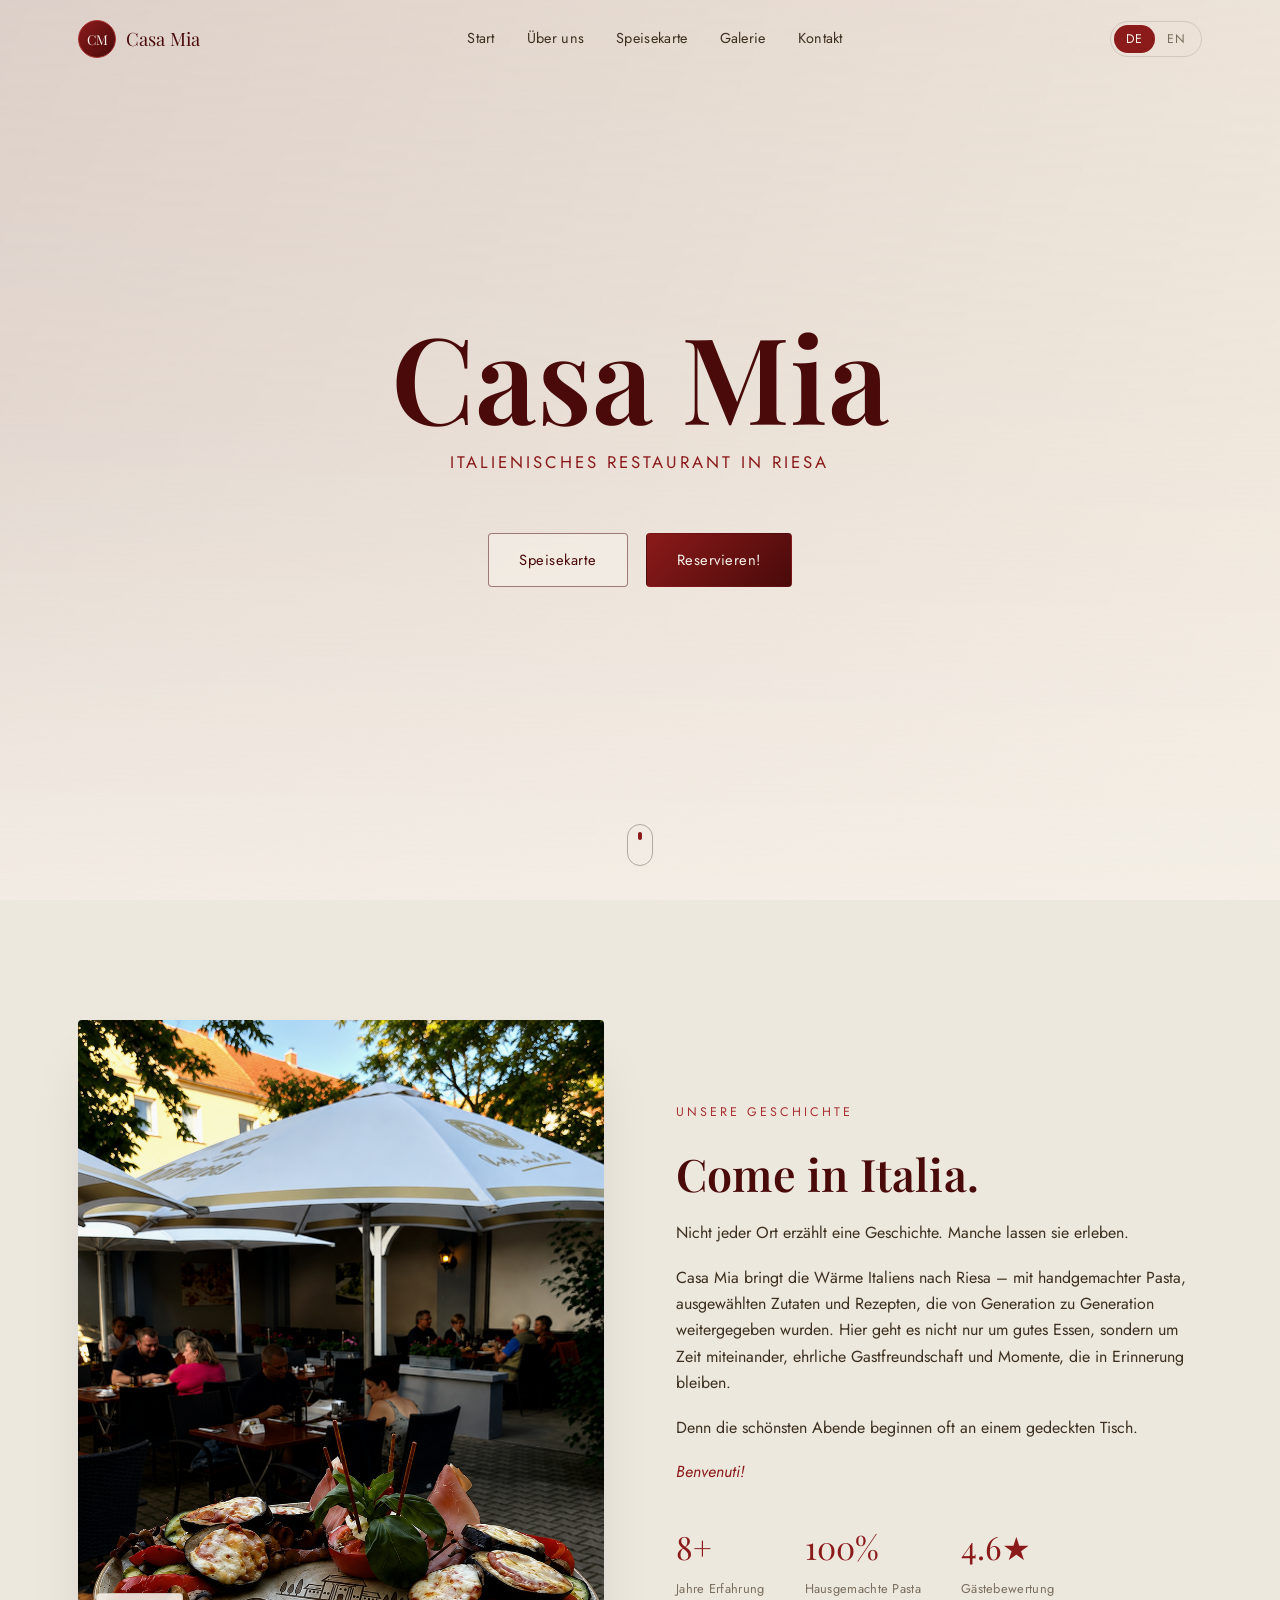
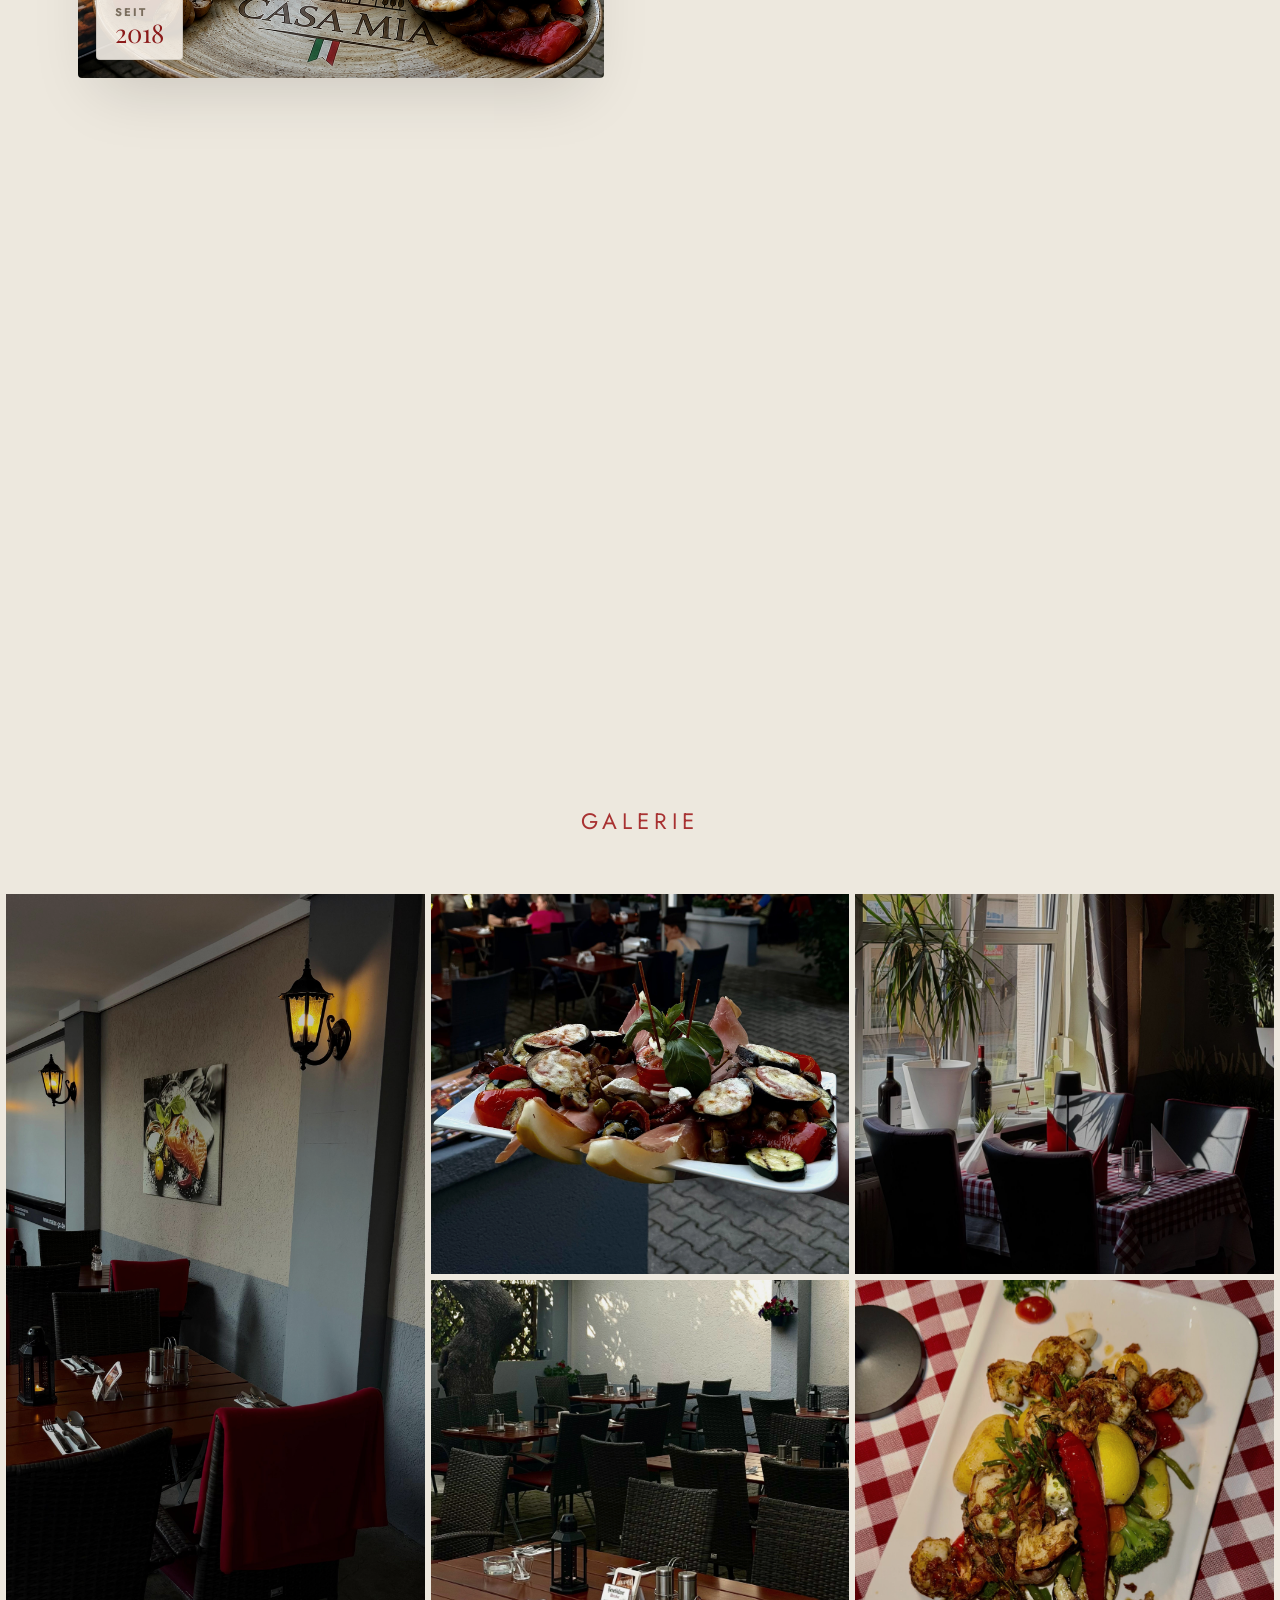
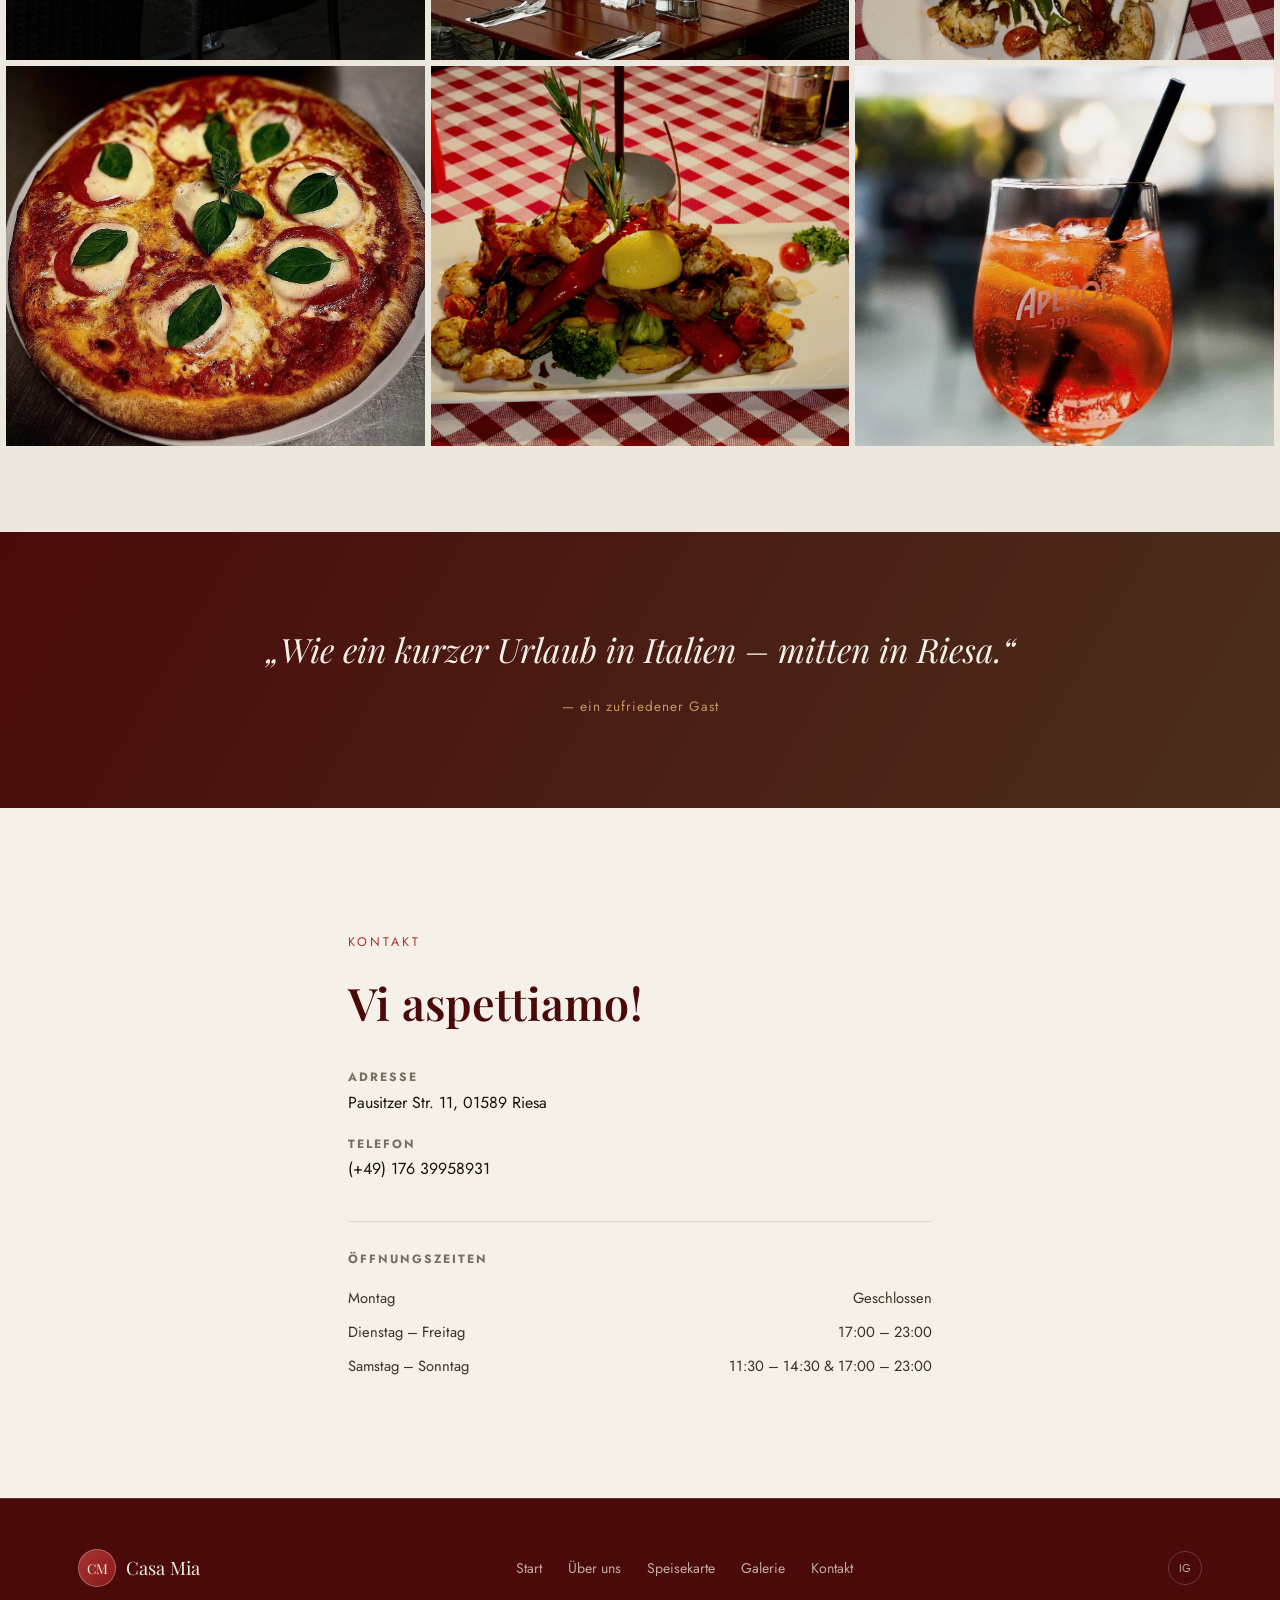
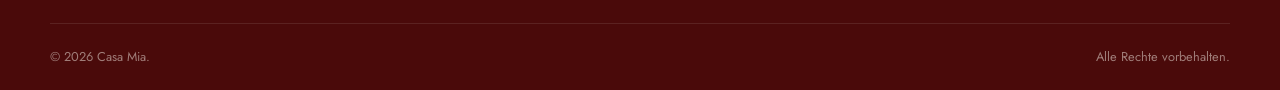
==== index.html @ 2b7790ec "photo" ====
<!DOCTYPE html>
<html lang="de">
<head>
    <meta charset="UTF-8" />
    <meta name="viewport" content="width=device-width, initial-scale=1.0" />
    <title data-de="Casa Mia Riesa – Italienisches Restaurant" data-en="Casa Mia Riesa – Italian Restaurant">Casa Mia Riesa – Italienisches Restaurant</title>
    <meta name="description" data-de="Casa Mia Riesa – authentische italienische Küche im Herzen von Riesa." data-en="Casa Mia Riesa – authentic Italian cuisine in the heart of Riesa." content="Casa Mia Riesa – authentische italienische Küche im Herzen von Riesa." />
    <link rel="icon" href="favicon.ico" type="image/x-icon">
    <link rel="preconnect" href="https://fonts.googleapis.com">
    <link rel="preconnect" href="https://fonts.gstatic.com" crossorigin>
    <link href="https://fonts.googleapis.com/css2?family=Playfair+Display:ital,wght@0,500;0,600;0,700;1,500&family=Jost:wght@300;400;500;600&display=swap" rel="stylesheet">
    <link rel="stylesheet" href="styles.css">
    <style>
        .photo-grid {
            display: grid;
            grid-template-columns: repeat(3, 1fr);
            grid-template-rows: auto;
            gap: 6px;
            padding: 0 6px 6px;
        }

            .photo-grid img {
                width: 100%;
                height: 380px;
                object-fit: cover;
                object-position: center center;
                display: block;
                transition: transform .5s ease, filter .4s;
                filter: saturate(.9) brightness(.95);
            }

                .photo-grid img:hover {
                    transform: scale(1.03);
                    filter: saturate(1) brightness(1);
                }

            .photo-grid .tall {
                grid-row: span 2;
            }

                .photo-grid .tall img {
                    height: 766px;
                }

        @media (max-width: 700px) {
            .photo-grid {
                grid-template-columns: repeat(2, 1fr);
            }

                .photo-grid .tall {
                    grid-row: span 1;
                }

                    .photo-grid .tall img {
                        height: 280px;
                    }

                .photo-grid img {
                    height: 280px;
                }
        }
    </style>
</head>
<body>

    <!-- ===== SPLASH SCREEN ===== -->
    <div id="splash" style="position:fixed;inset:0;z-index:9999;background:#f5f0e8;display:flex;align-items:center;justify-content:center;flex-direction:column;gap:16px;transition:opacity 0.8s ease,visibility 0.8s ease;">
        <span style="font-family:'Playfair Display',Georgia,serif;font-size:clamp(3rem,10vw,6rem);font-style:italic;color:#4a0a0a;letter-spacing:2px;">Benvenuti!</span>
        <span style="font-family:'Jost',sans-serif;font-size:.85rem;letter-spacing:4px;text-transform:uppercase;color:#8b1a1a;">Casa Mia</span>
    </div>
    <style>
        #splash.hidden {
            opacity: 0;
            visibility: hidden;
        }
    </style>
    <script>window.addEventListener('DOMContentLoaded', function () { setTimeout(function () { document.getElementById('splash').classList.add('hidden'); }, 2000); });</script>

    <div class="grain"></div>
    <div class="progress-bar" id="progressBar"></div>

    <!-- ===== HEADER ===== -->
    <header class="site-header" id="siteHeader">
        <div class="header-inner">
            <a href="#home" class="brand">
                <span class="brand-mark">CM</span>
                <span class="brand-name">Casa Mia</span>
            </a>
            <nav class="main-nav" id="mainNav">
                <a href="#home" data-de="Start" data-en="Home">Start</a>
                <a href="#about" data-de="Über uns" data-en="About">Über uns</a>
                <a href="#menu" data-de="Speisekarte" data-en="Menu">Speisekarte</a>
                <a href="#gallery" data-de="Galerie" data-en="Gallery">Galerie</a>
                <a href="#contact" data-de="Kontakt" data-en="Contact">Kontakt</a>
            </nav>
            <div class="header-actions">
                <div class="lang-switch" id="langSwitch" role="group" aria-label="Language switch">
                    <button type="button" class="lang-btn active" data-lang="de">DE</button>
                    <button type="button" class="lang-btn" data-lang="en">EN</button>
                </div>
                <button class="burger" id="burger" aria-label="Menu" aria-expanded="false">
                    <span></span><span></span><span></span>
                </button>
            </div>
        </div>
    </header>

    <!-- ===== HERO ===== -->
    <section class="hero" id="home">
        <div class="hero-bg" id="heroBg" style="background-image:url('https://images.unsplash.com/photo-1414235077428-338989a2e8c0?auto=format&fit=crop&w=1920&q=75');"></div>
        <div class="hero-overlay"></div>
        <div class="hero-content reveal" data-reveal="zoom">
            <h1 class="hero-title" style="font-size:clamp(4rem,11vw,7.5rem);">
                <span data-de="Casa Mia" data-en="Casa Mia">Casa Mia</span>
            </h1>
            <span class="kicker" style="margin-top:12px;" data-de="Italienisches Restaurant in Riesa" data-en="Italian Restaurant in Riesa">Italienisches Restaurant in Riesa</span>
            <div class="hero-cta">
                <a href="menu.html" class="btn btn-outline" data-de="Speisekarte" data-en="Menu">Speisekarte</a>
                <a href="tel:+4917639958931" class="btn btn-primary" data-de="Reservieren!" data-en="Reserve a Table!">Reservieren!</a>
            </div>
        </div>
        <a href="#about" class="scroll-cue" aria-hidden="true"><span></span></a>
    </section>

    <!-- ===== ABOUT ===== -->
    <section class="about" id="about">
        <div class="container about-grid">
            <div class="about-media reveal" data-reveal="zoom">
                <img src="photo.png" alt="Chef preparing fresh pasta" loading="lazy">
                <div class="about-media-tag">
                    <strong data-de="Seit" data-en="Since">Seit</strong>
                    <span>2018</span>
                </div>
            </div>
            <div class="about-text">
                <span class="eyebrow reveal" data-reveal="up" data-de="Unsere Geschichte" data-en="Our story">Unsere Geschichte</span>
                <h2 class="reveal" data-reveal="up">Come in Italia.</h2>
                <p class="reveal" data-reveal="up">Nicht jeder Ort erzählt eine Geschichte. Manche lassen sie erleben.</p>
                <p class="reveal" data-reveal="up">Casa Mia bringt die Wärme Italiens nach Riesa – mit handgemachter Pasta, ausgewählten Zutaten und Rezepten, die von Generation zu Generation weitergegeben wurden. Hier geht es nicht nur um gutes Essen, sondern um Zeit miteinander, ehrliche Gastfreundschaft und Momente, die in Erinnerung bleiben.</p>
                <p class="reveal" data-reveal="up">Denn die schönsten Abende beginnen oft an einem gedeckten Tisch.</p>
                <p class="reveal" data-reveal="up"><em>Benvenuti!</em></p>
                <div class="about-stats reveal" data-reveal="up">
                    <div class="stat"><span class="stat-num">8+</span><span class="stat-label" data-de="Jahre Erfahrung" data-en="Years of experience">Jahre Erfahrung</span></div>
                    <div class="stat"><span class="stat-num">100%</span><span class="stat-label" data-de="Hausgemachte Pasta" data-en="Homemade pasta">Hausgemachte Pasta</span></div>
                    <div class="stat"><span class="stat-num">4.6★</span><span class="stat-label" data-de="Gästebewertung" data-en="Guest rating">Gästebewertung</span></div>
                </div>
            </div>
        </div>
    </section>

    <!-- ===== MENU CTA ===== -->
    <section class="menu" id="menu" style="background:var(--bg-soft);">
        <div class="container" style="text-align:center;">
            <div class="section-head reveal" data-reveal="up">
                <span class="eyebrow" data-de="Speisekarte" data-en="Menu">Speisekarte</span>
                <h2 data-de="Was uns am Herzen liegt" data-en="What we love to serve">Was uns am Herzen liegt</h2>
                <p data-de="Entdecken Sie unsere vollständige Speisekarte – von Antipasti bis Dolce, von Pizza bis Fleischgerichte." data-en="Discover our full menu – from Antipasti to Dolce, from Pizza to Meat dishes.">Entdecken Sie unsere vollständige Speisekarte – von Antipasti bis Dolce, von Pizza bis Fleischgerichte.</p>
            </div>
            <a href="menu.html" class="btn btn-primary reveal" data-reveal="up" data-de="Zur vollständigen Speisekarte" data-en="View Full Menu">Zur vollständigen Speisekarte</a>
        </div>
    </section>

    <!-- ===== GALLERY GRID ===== -->
    <section id="gallery" style="padding:80px 0 0;background:var(--bg-soft);">
        <div class="container" style="text-align:center;margin-bottom:40px;">
            <span class="eyebrow" style="font-size:1.4rem;letter-spacing:5px;" data-de="Galerie" data-en="Gallery">Galerie</span>
        </div>
        <div class="photo-grid">
            <div class="tall"><img src="photo1.jpeg" alt="Casa Mia" loading="lazy"></div>
            <div><img src="photo2.jpeg" alt="Casa Mia" loading="lazy"></div>
            <div><img src="photo3.jpeg" alt="Casa Mia" loading="lazy"></div>
            <div><img src="photo4.jpeg" alt="Casa Mia" loading="lazy"></div>
            <div><img src="photo5.jpeg" alt="Casa Mia" loading="lazy" style="object-position:center 40%;"></div>
            <div><img src="photo6.jpeg" alt="Casa Mia" loading="lazy"></div>
            <div><img src="photo7.jpeg" alt="Casa Mia" loading="lazy"></div>
            <div><img src="photo8.jpeg" alt="Casa Mia" loading="lazy" style="object-position:center top;"></div>
        </div>
        <div style="padding-bottom:80px;"></div>
    </section>

    <!-- ===== TESTIMONIAL STRIP ===== -->
    <section class="quote-strip">
        <div class="container">
            <p class="quote-text" data-de="&bdquo;Wie ein kurzer Urlaub in Italien &ndash; mitten in Riesa.&ldquo;" data-en="&ldquo;Like a short holiday in Italy &ndash; right in the middle of Riesa.&rdquo;">&bdquo;Wie ein kurzer Urlaub in Italien &ndash; mitten in Riesa.&ldquo;</p>
            <span class="quote-author" data-de="&mdash; ein zufriedener Gast" data-en="&mdash; a happy guest">&mdash; ein zufriedener Gast</span>
        </div>
    </section>

    <!-- ===== CONTACT ===== -->
    <section class="contact" id="contact">
        <div class="container contact-grid">
            <div class="contact-info">
                <span class="eyebrow reveal" data-reveal="up" data-de="Kontakt" data-en="Contact">Kontakt</span>
                <h2 class="reveal" data-reveal="up">Vi aspettiamo!</h2>
                <ul class="info-list reveal" data-reveal="up">
                    <li>
                        <strong data-de="Adresse" data-en="Address">Adresse</strong>
                        <span>Pausitzer Str. 11, 01589 Riesa</span>
                    </li>
                    <li>
                        <strong data-de="Telefon" data-en="Phone">Telefon</strong>
                        <span><a href="tel:+4917639958931">(+49) 176 39958931</a></span>
                    </li>
                </ul>
                <div class="hours reveal" data-reveal="up">
                    <strong data-de="Öffnungszeiten" data-en="Opening hours">Öffnungszeiten</strong>
                    <div class="hours-row"><span data-de="Montag" data-en="Monday">Montag</span><span data-de="Geschlossen" data-en="Closed">Geschlossen</span></div>
                    <div class="hours-row"><span data-de="Dienstag – Freitag" data-en="Tuesday – Friday">Dienstag – Freitag</span><span>17:00 – 23:00</span></div>
                    <div class="hours-row"><span data-de="Samstag – Sonntag" data-en="Saturday – Sunday">Samstag – Sonntag</span><span>11:30 – 14:30 &amp; 17:00 – 23:00</span></div>
                </div>
            </div>
        </div>
    </section>

    <!-- ===== FOOTER ===== -->
    <footer class="site-footer">
        <div class="container footer-inner">
            <div class="footer-brand">
                <span class="brand-mark">CM</span>
                <span class="brand-name">Casa Mia</span>
            </div>
            <nav class="footer-nav">
                <a href="#home" data-de="Start" data-en="Home">Start</a>
                <a href="#about" data-de="Über uns" data-en="About">Über uns</a>
                <a href="#menu" data-de="Speisekarte" data-en="Menu">Speisekarte</a>
                <a href="#gallery" data-de="Galerie" data-en="Gallery">Galerie</a>
                <a href="#contact" data-de="Kontakt" data-en="Contact">Kontakt</a>
            </nav>
            <div class="footer-social">
                <a href="https://www.instagram.com/casamiariesa" target="_blank" rel="noopener" aria-label="Instagram">IG</a>
            </div>
        </div>
        <div class="container footer-bottom">
            <span>&copy; <span id="year"></span> Casa Mia.</span>
            <span data-de="Alle Rechte vorbehalten." data-en="All rights reserved.">Alle Rechte vorbehalten.</span>
        </div>
    </footer>

    <script src="script.js"></script>
</body>
</html>
---- styles.css ----
/* ===================================================
   Casa Mia Riesa — cream & dark red theme
=================================================== */

:root{
  --bg:            #f5f0e8;
  --bg-soft:       #ede8de;
  --bg-elevated:   #e8e2d6;
  --red-900:       #4a0a0a;
  --red-800:       #6b1010;
  --red-700:       #8b1a1a;
  --red-500:       #a83232;
  --red-400:       #c04a4a;
  --brown-700:     #4a2f1d;
  --brown-500:     #8a5a36;
  --brown-300:     #c79762;
  --cream:         #1a1209;
  --cream-dim:     #3d3020;
  --muted:         #7a6e5e;
  --border:        rgba(26,18,9,0.12);
  --shadow:        0 30px 60px -20px rgba(0,0,0,0.15);
  --radius:        4px;
  --ease:          cubic-bezier(.22,.61,.36,1);
  --font-display:  'Playfair Display', Georgia, serif;
  --font-body:     'Jost', 'Segoe UI', sans-serif;
}

*{ margin:0; padding:0; box-sizing:border-box; }

html{ scroll-behavior:smooth; }

body{
  background:var(--bg);
  color:var(--cream);
  font-family:var(--font-body);
  font-size:16px;
  line-height:1.65;
  overflow-x:hidden;
  -webkit-font-smoothing:antialiased;
}

img{ max-width:100%; display:block; }

a{ color:inherit; text-decoration:none; }

.container{
  width:100%;
  max-width:1180px;
  margin:0 auto;
  padding:0 28px;
}

.grain{
  position:fixed; inset:0; z-index:1; pointer-events:none;
  background-image:url("data:image/svg+xml,%3Csvg xmlns='http://www.w3.org/2000/svg' width='140' height='140'%3E%3Cfilter id='n'%3E%3CfeTurbulence type='fractalNoise' baseFrequency='0.9' numOctaves='2' stitchTiles='stitch'/%3E%3C/filter%3E%3Crect width='100%25' height='100%25' filter='url(%23n)' opacity='0.025'/%3E%3C/svg%3E");
  mix-blend-mode:multiply;
}

.progress-bar{
  position:fixed; top:0; left:0; height:3px; width:0%;
  background:linear-gradient(90deg,var(--red-700),var(--brown-300));
  z-index:1000; transition:width .1s linear;
}

/* ===== Typography ===== */
h1,h2,h3{ font-family:var(--font-display); font-weight:600; letter-spacing:.2px; }
h2{ font-size:clamp(2rem,4vw,2.8rem); margin-bottom:.6rem; color:var(--red-900); }
h3{ font-size:1.3rem; color:var(--red-900); }
em{ font-style:italic; color:var(--red-700); }

.eyebrow{
  display:inline-block;
  font-family:var(--font-body);
  text-transform:uppercase;
  letter-spacing:3px;
  font-size:.78rem;
  color:var(--red-500);
  margin-bottom:14px;
}

.section-head{ max-width:640px; margin:0 auto 56px; text-align:center; }
.section-head p{ color:var(--cream-dim); margin-top:10px; }

section{ position:relative; padding:120px 0; }

/* ===== Buttons ===== */
.btn{
  display:inline-flex; align-items:center; justify-content:center;
  padding:14px 30px;
  font-family:var(--font-body);
  font-size:.92rem;
  letter-spacing:.5px;
  border-radius:var(--radius);
  border:1px solid transparent;
  cursor:pointer;
  transition:transform .35s var(--ease), background .3s, color .3s, border-color .3s;
  white-space:nowrap;
}
.btn:hover{ transform:translateY(-3px); }
.btn-primary{
  background:linear-gradient(135deg,var(--red-700),var(--red-900));
  color:#f5f0e8;
}
.btn-primary:hover{ background:linear-gradient(135deg,var(--red-500),var(--red-700)); }
.btn-outline{
  border-color:rgba(74,10,10,0.5);
  color:var(--red-900);
  background:rgba(245,240,232,0.6);
  backdrop-filter:blur(4px);
}
.btn-outline:hover{ border-color:var(--red-700); color:var(--red-700); background:rgba(245,240,232,0.85); }
.btn-ghost{
  font-size:.85rem;
  color:var(--cream-dim);
  border-bottom:1px solid transparent;
}
.btn-ghost:hover{ border-color:var(--red-500); color:var(--red-500); }

/* ===== Header ===== */
.site-header{
  position:fixed; top:0; left:0; right:0; z-index:500;
  background:transparent;
  transition:background .4s var(--ease), box-shadow .4s, padding .3s;
}
.site-header.scrolled{
  background:rgba(245,240,232,0.92);
  backdrop-filter:blur(14px);
  box-shadow:0 6px 30px rgba(0,0,0,0.08);
  border-bottom:1px solid var(--border);
}
.header-inner{
  max-width:1180px; margin:0 auto; padding:20px 28px;
  display:flex; align-items:center; justify-content:space-between; gap:24px;
}
.brand{ display:flex; align-items:center; gap:10px; }
.brand-mark{
  width:38px; height:38px; border-radius:50%;
  display:flex; align-items:center; justify-content:center;
  background:linear-gradient(135deg,var(--red-700),var(--red-900));
  border:1px solid var(--red-500);
  font-family:var(--font-display); font-size:.85rem; color:#f5f0e8;
}
.brand-name{ font-family:var(--font-display); font-size:1.15rem; color:var(--red-900); }

.main-nav{ display:flex; gap:32px; }
.main-nav a{
  position:relative; font-size:.9rem; letter-spacing:.3px; color:var(--cream-dim);
  padding:6px 0; transition:color .3s;
}
.main-nav a::after{
  content:""; position:absolute; left:0; bottom:0; height:1px; width:0;
  background:var(--red-700); transition:width .3s var(--ease);
}
.main-nav a:hover{ color:var(--red-900); }
.main-nav a:hover::after{ width:100%; }

.header-actions{ display:flex; align-items:center; gap:20px; }
.lang-switch{ display:flex; border:1px solid var(--border); border-radius:30px; padding:3px; }
.lang-btn{
  background:none; border:none; color:var(--muted);
  font-family:var(--font-body); font-size:.78rem; letter-spacing:1px;
  padding:5px 12px; border-radius:20px; cursor:pointer; transition:all .3s;
}
.lang-btn.active{ background:var(--red-700); color:#f5f0e8; }

.burger{
  width:34px; height:24px; position:relative; background:none; border:none; cursor:pointer; display:none;
}
.burger span{
  position:absolute; left:0; width:100%; height:2px; background:var(--red-900);
  transition:transform .3s, opacity .3s;
}
.burger span:nth-child(1){ top:0; }
.burger span:nth-child(2){ top:11px; }
.burger span:nth-child(3){ top:22px; }
.burger.open span:nth-child(1){ transform:translateY(11px) rotate(45deg); }
.burger.open span:nth-child(2){ opacity:0; }
.burger.open span:nth-child(3){ transform:translateY(-11px) rotate(-45deg); }

@media (max-width:879px){
  .main-nav{
    position:fixed; top:0; right:0; height:100vh; width:min(78vw,320px);
    background:var(--bg); flex-direction:column; justify-content:center;
    gap:28px; padding:40px; transform:translateX(100%);
    transition:transform .4s var(--ease); z-index:400;
    border-left:1px solid var(--border);
  }
  .main-nav.open{ transform:translateX(0); }
  .main-nav a{ font-size:1.1rem; }
  .burger{ display:block; }
}

/* ===== Hero ===== */
.hero{
  position:relative; height:100vh; min-height:560px;
  display:flex; align-items:center; overflow:hidden;
}
.hero-bg{
  position:absolute; inset:-10% -10% -10% -10%;
  background-size:cover; background-position:center;
  will-change:transform;
  transform:scale(1.05);
}
.hero-overlay{
  position:absolute; inset:0;
  background:
    linear-gradient(180deg, rgba(245,240,232,.45) 0%, rgba(245,240,232,.55) 45%, rgba(245,240,232,.92) 100%),
    linear-gradient(110deg, rgba(74,10,10,.25), rgba(199,151,98,.15));
}
.hero-content{ position:relative; z-index:2; max-width:760px; margin:0 auto; padding:0 28px; text-align:center; }
.kicker{
  display:inline-block; text-transform:uppercase; letter-spacing:3px; font-size:1.05rem;
  color:var(--red-700); margin-bottom:18px;
}
.hero-title{ font-size:clamp(3rem,9vw,6rem); line-height:1.04; color:var(--red-900); }
.hero-sub{ max-width:560px; margin:24px auto 0; color:var(--cream-dim); font-size:1.05rem; }
.hero-cta{ margin-top:38px; display:flex; gap:18px; justify-content:center; flex-wrap:wrap; }

.scroll-cue{
  position:absolute; bottom:34px; left:50%; transform:translateX(-50%);
  width:26px; height:42px; border:1px solid rgba(26,18,9,.3); border-radius:20px;
  z-index:2;
}
.scroll-cue span{
  position:absolute; top:7px; left:50%; width:4px; height:8px; margin-left:-2px;
  background:var(--red-700); border-radius:3px;
  animation:cue 1.8s infinite;
}
@keyframes cue{
  0%{ transform:translateY(0); opacity:1; }
  70%{ transform:translateY(14px); opacity:0; }
  100%{ opacity:0; }
}

/* ===== About ===== */
.about{ background:var(--bg-soft); }
.about-grid{
  display:grid; grid-template-columns:1fr 1fr; gap:72px; align-items:center;
}
.about-media{ position:relative; border-radius:var(--radius); overflow:hidden; box-shadow:var(--shadow); }
.about-media img{ width:100%; height:480px; object-fit:cover; filter:saturate(.95) brightness(.98); }
.about-media-tag{
  position:absolute; bottom:18px; left:18px;
  background:rgba(245,240,232,.9); border:1px solid var(--border);
  padding:12px 18px; border-radius:var(--radius);
  display:flex; flex-direction:column; line-height:1.1;
}
.about-media-tag strong{ font-size:.7rem; letter-spacing:2px; text-transform:uppercase; color:var(--muted); }
.about-media-tag span{ font-family:var(--font-display); font-size:1.6rem; color:var(--red-700); }

.about-text p{ color:var(--cream-dim); margin-bottom:18px; }
.about-stats{ display:flex; gap:40px; margin-top:36px; flex-wrap:wrap; }
.stat{ display:flex; flex-direction:column; }
.stat-num{ font-family:var(--font-display); font-size:2rem; color:var(--red-700); }
.stat-label{ font-size:.8rem; color:var(--muted); letter-spacing:.3px; margin-top:4px; }

/* ===== Menu ===== */
.menu{ background:var(--bg); }
.menu-tabs{
  display:flex; justify-content:center; gap:10px; flex-wrap:wrap; margin-bottom:48px;
}
.menu-tab{
  background:transparent; border:1px solid var(--border); color:var(--cream-dim);
  font-family:var(--font-body); font-size:.85rem; letter-spacing:.5px;
  padding:11px 24px; border-radius:30px; cursor:pointer; transition:all .3s var(--ease);
}
.menu-tab:hover{ border-color:var(--red-500); color:var(--red-900); }
.menu-tab.active{ background:var(--red-700); border-color:var(--red-700); color:#f5f0e8; }

.menu-panel{ display:none; }
.menu-panel.active{
  display:grid; grid-template-columns:1fr 1fr; gap:36px 56px; max-width:980px; margin:0 auto;
}
.menu-item{ border-bottom:1px dashed var(--border); padding-bottom:18px; }
.menu-item-head{ display:flex; justify-content:space-between; align-items:baseline; gap:14px; }
.menu-item-head h3{ font-size:1.15rem; }
.price{ font-family:var(--font-display); color:var(--red-700); font-size:1.05rem; white-space:nowrap; }
.menu-item p{ color:var(--muted); font-size:.92rem; margin-top:6px; }
.menu-note{ text-align:center; color:var(--muted); font-size:.85rem; margin-top:50px; }

/* ===== Gallery ===== */
.gallery{ background:var(--bg-soft); }
.gallery-grid{
  display:grid; grid-template-columns:repeat(3,1fr); gap:4px;
}
.gallery-item{
  position:relative; overflow:hidden; aspect-ratio:1/1;
}
.gallery-item img{
  width:100%; height:100%; object-fit:cover;
  transition:transform .7s var(--ease), filter .5s;
  filter:saturate(.9) brightness(.95);
}
.gallery-item::after{
  content:""; position:absolute; inset:0;
  background:linear-gradient(180deg, transparent 50%, rgba(74,10,10,.3) 100%);
  opacity:0; transition:opacity .4s;
}
.gallery-item:hover img{ transform:scale(1.12); filter:saturate(1) brightness(1); }
.gallery-item:hover::after{ opacity:1; }

img.gallery-zoom { transform: scale(1.35); }
.gallery-item:hover img.gallery-zoom { transform: scale(1.5); }

@media (max-width:720px){
  .gallery-grid{ grid-template-columns:repeat(2,1fr); }
}

/* ===== Quote strip ===== */
.quote-strip{
  background:linear-gradient(120deg,var(--red-900),var(--brown-700));
  padding:90px 0; text-align:center;
}
.quote-text{
  font-family:var(--font-display); font-style:italic; font-size:clamp(1.4rem,3vw,2.1rem);
  color:#f5f0e8; max-width:760px; margin:0 auto;
}
.quote-author{ display:block; margin-top:18px; color:var(--brown-300); letter-spacing:1px; font-size:.85rem; }

/* ===== Contact ===== */
.contact{ background:var(--bg); }
.contact-grid{ display:grid; grid-template-columns:1fr; gap:70px; max-width:640px; }
.info-list{ list-style:none; margin-top:28px; display:flex; flex-direction:column; gap:18px; }
.info-list li{ display:flex; flex-direction:column; gap:2px; }
.info-list strong{ font-size:.75rem; letter-spacing:2px; text-transform:uppercase; color:var(--muted); }
.info-list a:hover{ color:var(--red-500); }

.hours{ margin-top:38px; padding-top:28px; border-top:1px solid var(--border); display:flex; flex-direction:column; gap:10px; }
.hours strong{ font-size:.75rem; letter-spacing:2px; text-transform:uppercase; color:var(--muted); margin-bottom:6px; }
.hours-row{ display:flex; justify-content:space-between; color:var(--cream-dim); font-size:.92rem; }

@media (max-width:880px){
  .about-grid{ grid-template-columns:1fr; gap:48px; }
  .menu-panel.active{ grid-template-columns:1fr; }
}

/* ===== Footer ===== */
.site-footer{ background:var(--red-900); border-top:1px solid rgba(245,240,232,.15); padding:50px 0 0; }
.footer-inner{
  display:flex; flex-wrap:wrap; gap:24px; justify-content:space-between; align-items:center;
  padding-bottom:36px;
}
.footer-brand{ display:flex; align-items:center; gap:10px; }
.footer-nav{ display:flex; gap:26px; flex-wrap:wrap; }
.footer-nav a{ font-size:.88rem; color:rgba(245,240,232,.7); }
.footer-nav a:hover{ color:var(--brown-300); }
.footer-social{ display:flex; gap:14px; }
.footer-social a{
  width:34px; height:34px; border:1px solid rgba(245,240,232,.2); border-radius:50%;
  display:flex; align-items:center; justify-content:center; font-size:.7rem; letter-spacing:.5px;
  color:rgba(245,240,232,.7);
  transition:border-color .3s, color .3s;
}
.footer-social a:hover{ border-color:var(--brown-300); color:var(--brown-300); }
.footer-bottom{
  display:flex; justify-content:space-between; flex-wrap:wrap; gap:8px;
  padding:22px 0; border-top:1px solid rgba(245,240,232,.1);
  color:rgba(245,240,232,.5); font-size:.8rem;
}
.footer-brand .brand-mark{ background:linear-gradient(135deg,var(--red-500),var(--red-700)); border-color:rgba(245,240,232,.3); }
.footer-brand .brand-name{ color:#f5f0e8; }

/* ===== Reveal ===== */
.reveal{
  opacity:0;
  transition:opacity .7s var(--ease), transform .7s var(--ease);
}
.reveal[data-reveal="zoom"]{ transform:scale(.8); }
.reveal[data-reveal="up"]{ transform:translateY(40px) scale(.96); }
.reveal.in-view{ opacity:1; transform:none; }

@media (prefers-reduced-motion: reduce){
  .reveal{ opacity:1 !important; transform:none !important; filter:none !important; transition:none !important; }
  html{ scroll-behavior:auto; }
  .hero-bg{ transform:none !important; }
}
.about-media {
    aspect-ratio: 4 / 5; /* Daha kare görünüm */
    overflow: hidden;
}

    .about-media img {
        width: 100%;
        height: 100%;
        object-fit: cover;
        object-position: center 20%;
    }

.photo-grid div {
    overflow: hidden;
}

.zoom2 {
    transform: scale(.88);
}

.zoom4 {
    transform: scale(.84);
}

.zoom5 {
    transform: scale(.90);
}

.zoom8 {
    transform: scale(.86);
}

/* Hover olduğunda da aynı oran korunsun */
.zoom2:hover {
    transform: scale(.91);
}

.zoom4:hover {
    transform: scale(.87);
}

.zoom5:hover {
    transform: scale(.93);
}

.zoom8:hover {
    transform: scale(.89);
}
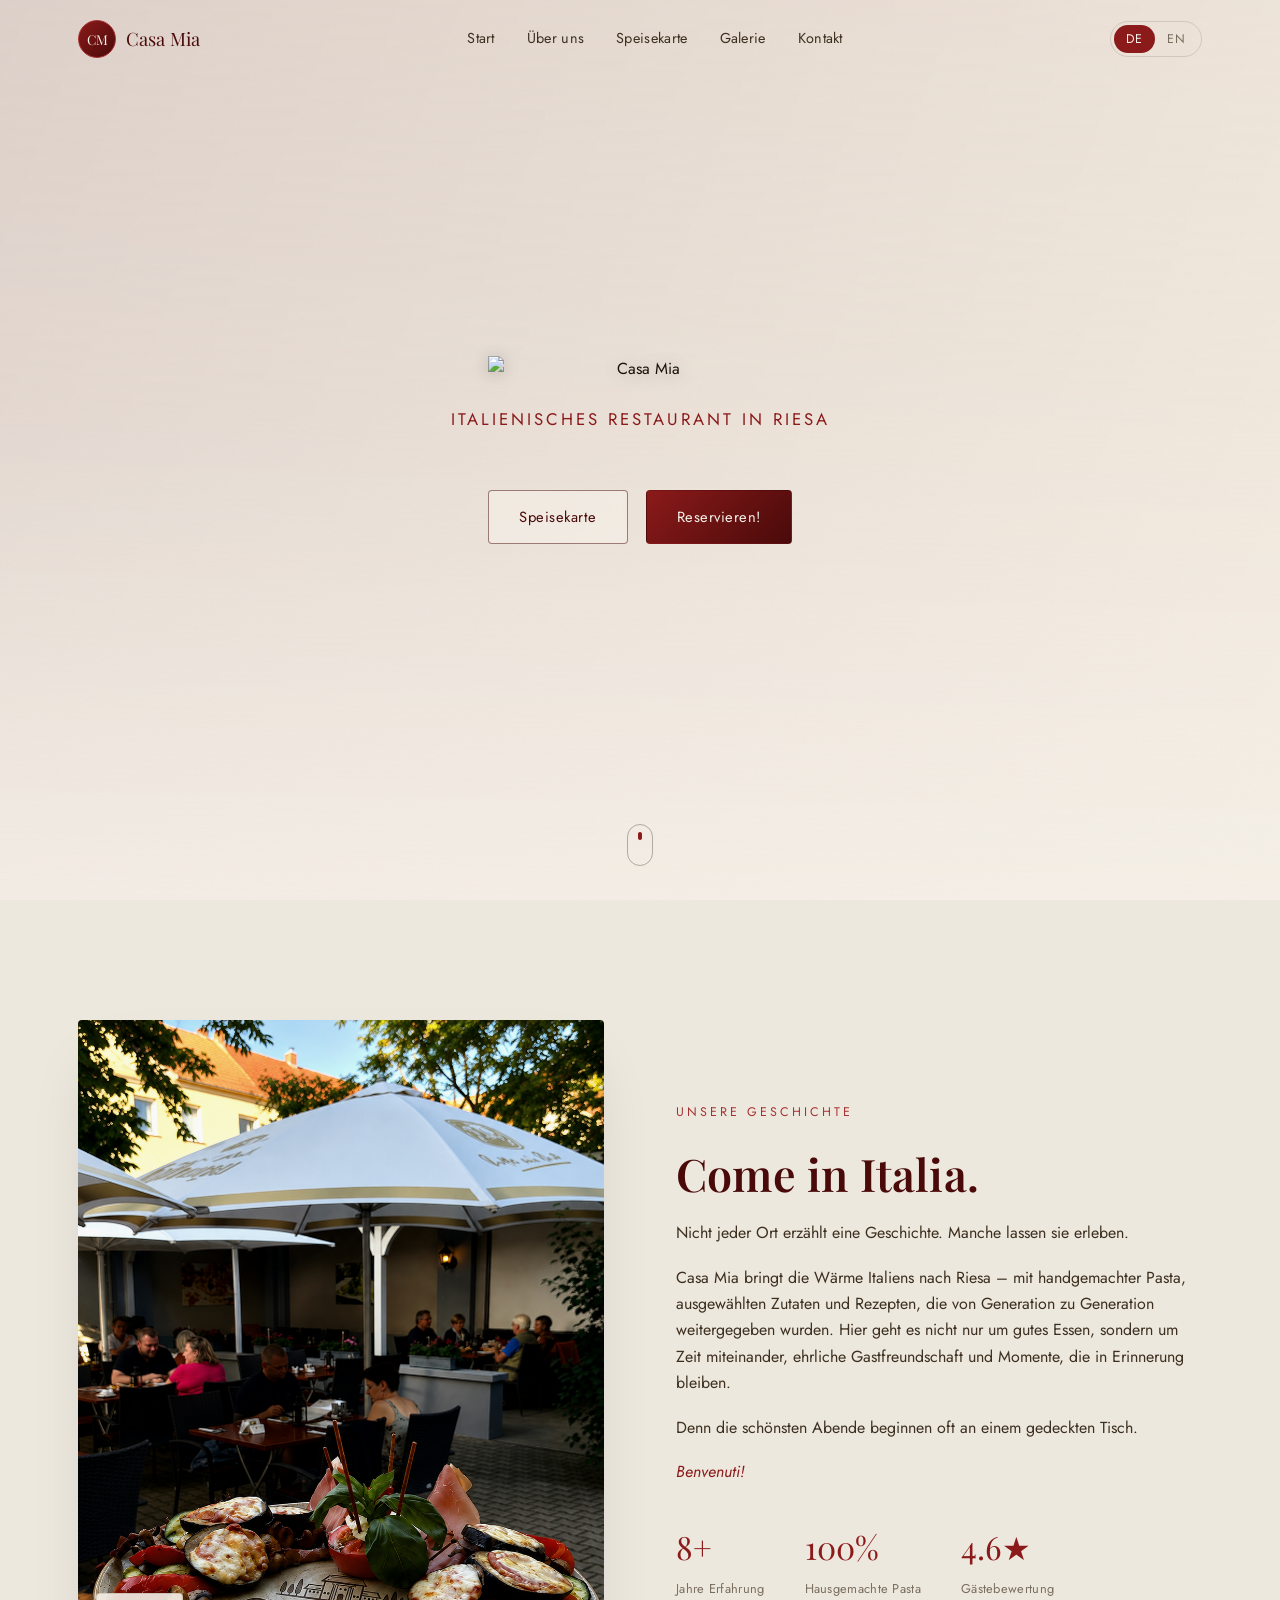
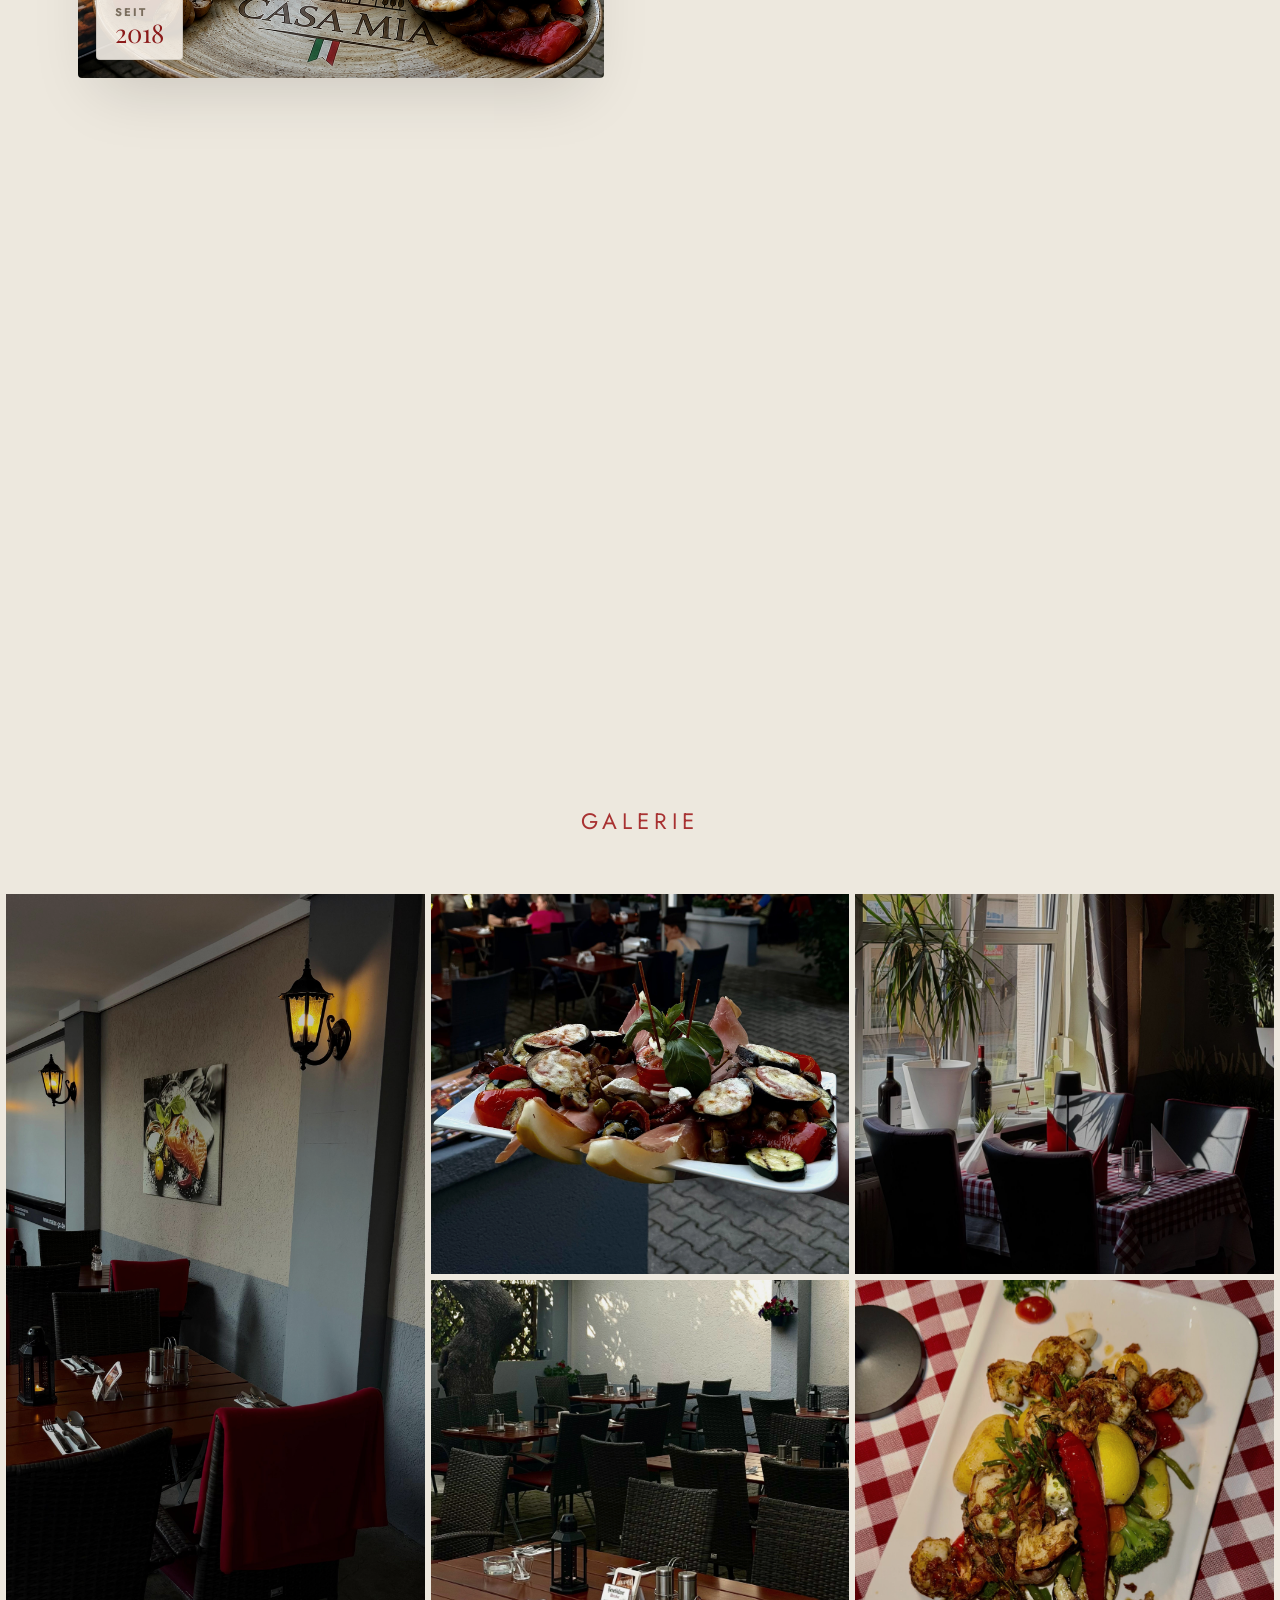
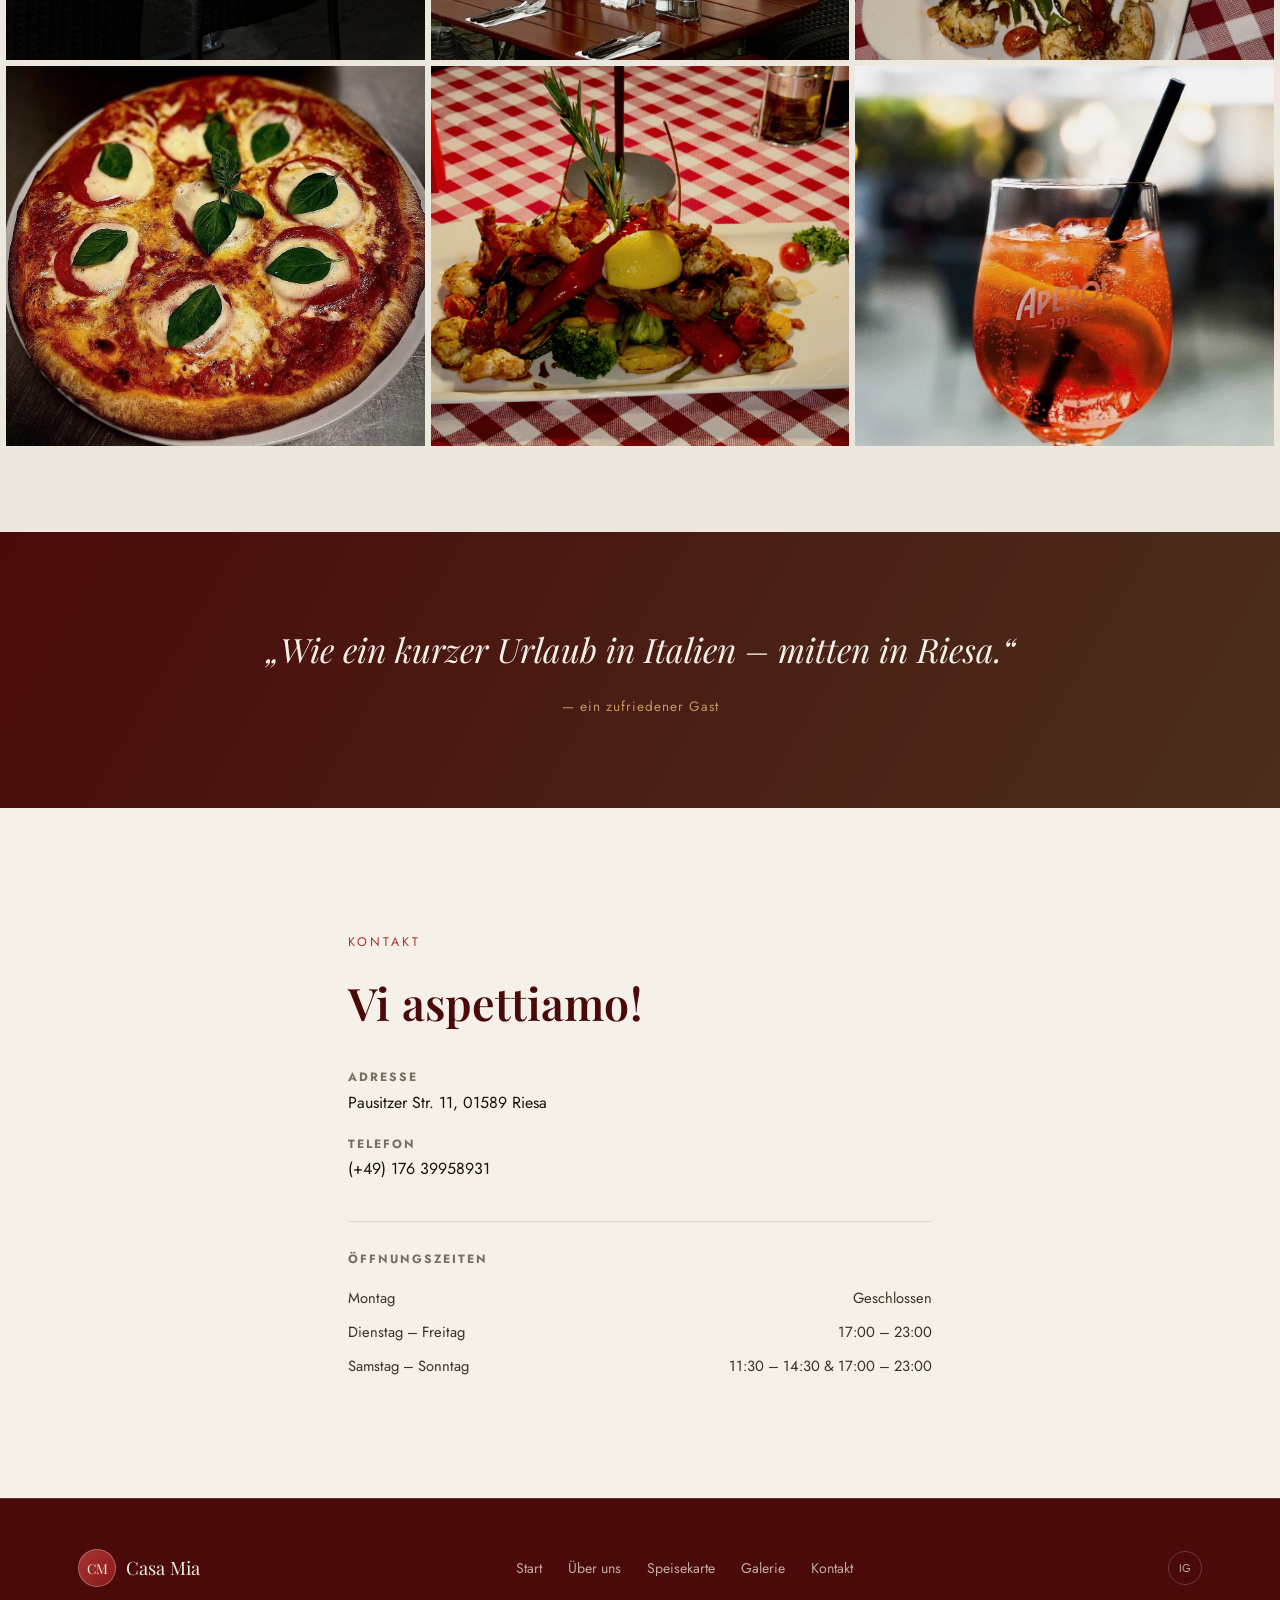
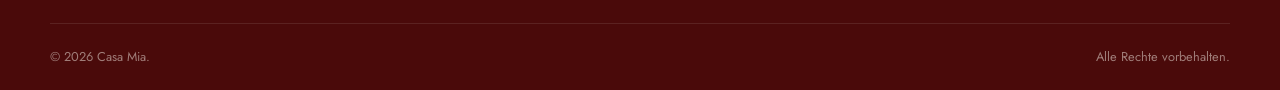
==== commit 9ee85d4a: "logo" ====
--- a/index.html
+++ b/index.html
@@ -110,10 +110,8 @@
         <div class="hero-bg" id="heroBg" style="background-image:url('https://images.unsplash.com/photo-1414235077428-338989a2e8c0?auto=format&fit=crop&w=1920&q=75');"></div>
         <div class="hero-overlay"></div>
         <div class="hero-content reveal" data-reveal="zoom">
-            <h1 class="hero-title" style="font-size:clamp(4rem,11vw,7.5rem);">
-                <span data-de="Casa Mia" data-en="Casa Mia">Casa Mia</span>
-            </h1>
-            <span class="kicker" style="margin-top:12px;" data-de="Italienisches Restaurant in Riesa" data-en="Italian Restaurant in Riesa">Italienisches Restaurant in Riesa</span>
+            <img src="casamia_logo.png" alt="Casa Mia" style="max-width:420px;width:80%;margin:0 auto 16px;display:block;filter:drop-shadow(0 2px 8px rgba(0,0,0,0.2));">
+            <span class="kicker" style="margin-top:8px;" data-de="Italienisches Restaurant in Riesa" data-en="Italian Restaurant in Riesa">Italienisches Restaurant in Riesa</span>
             <div class="hero-cta">
                 <a href="menu.html" class="btn btn-outline" data-de="Speisekarte" data-en="Menu">Speisekarte</a>
                 <a href="tel:+4917639958931" class="btn btn-primary" data-de="Reservieren!" data-en="Reserve a Table!">Reservieren!</a>
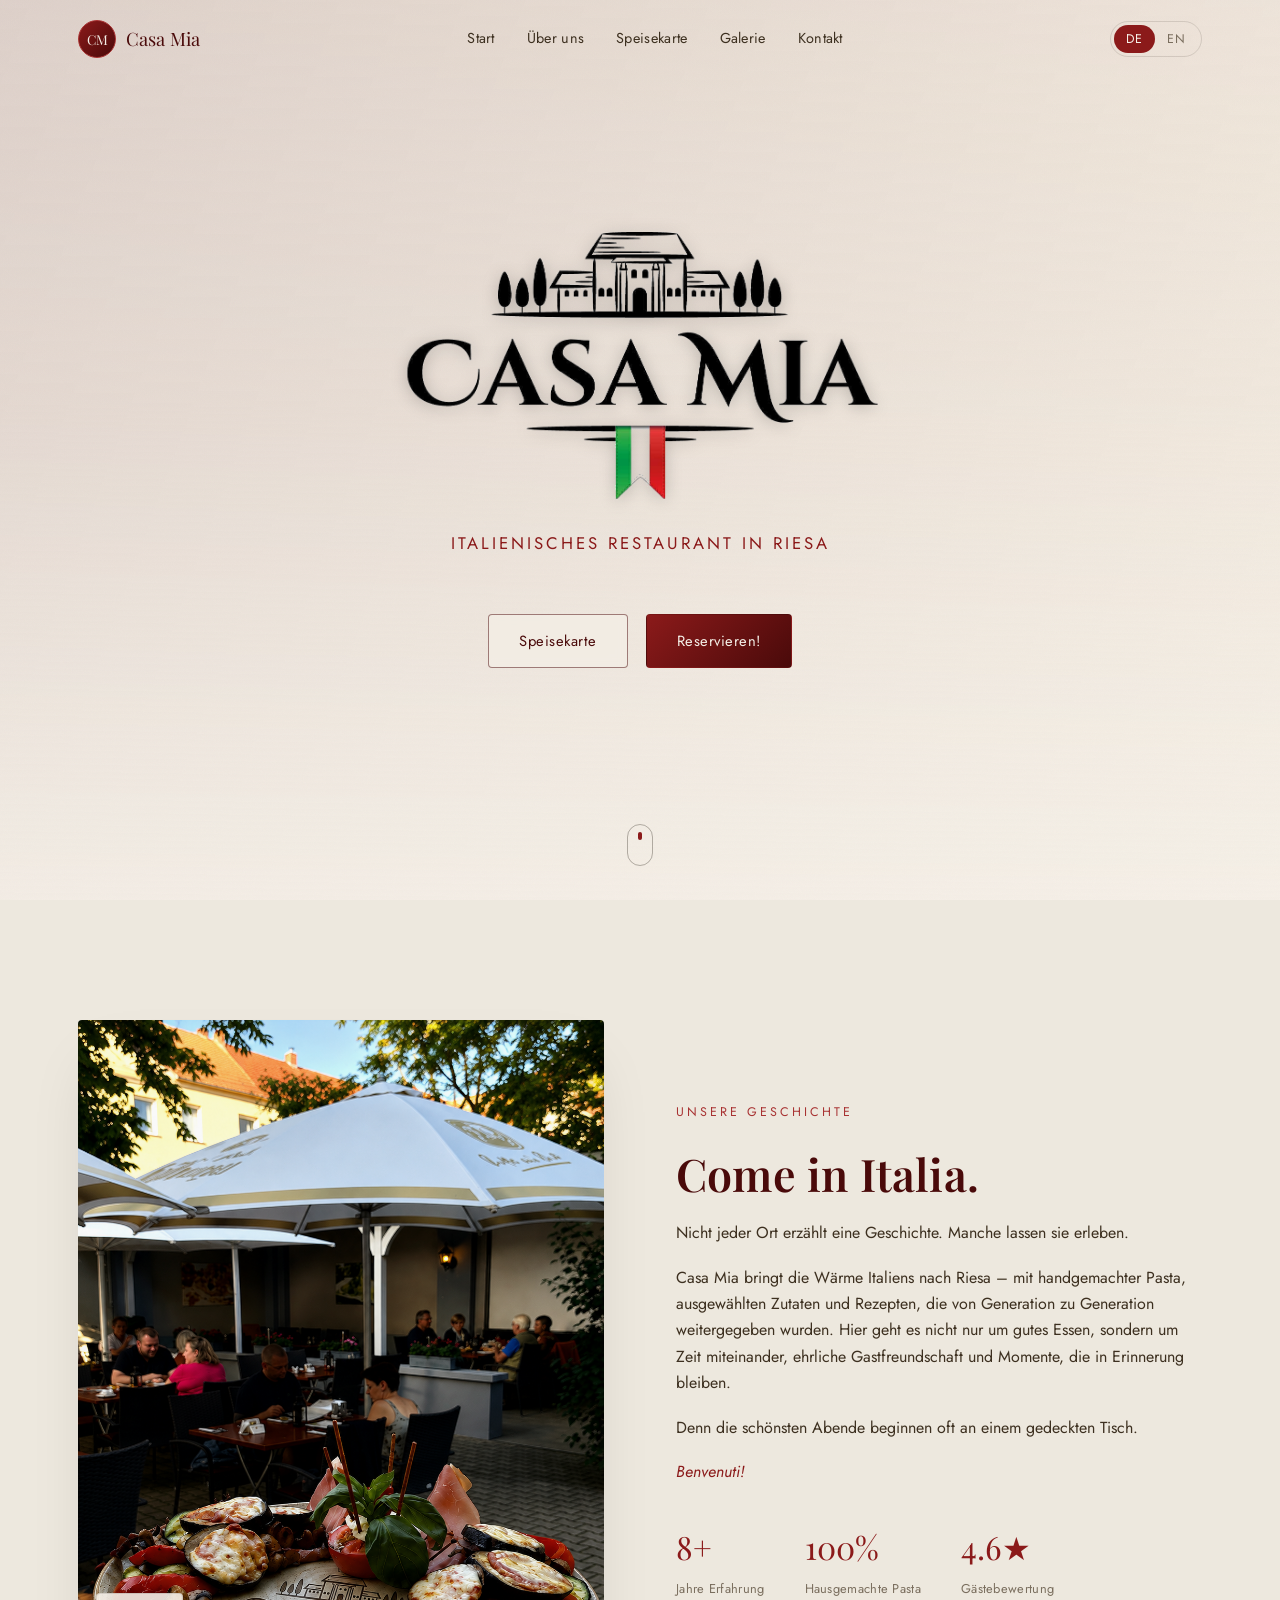
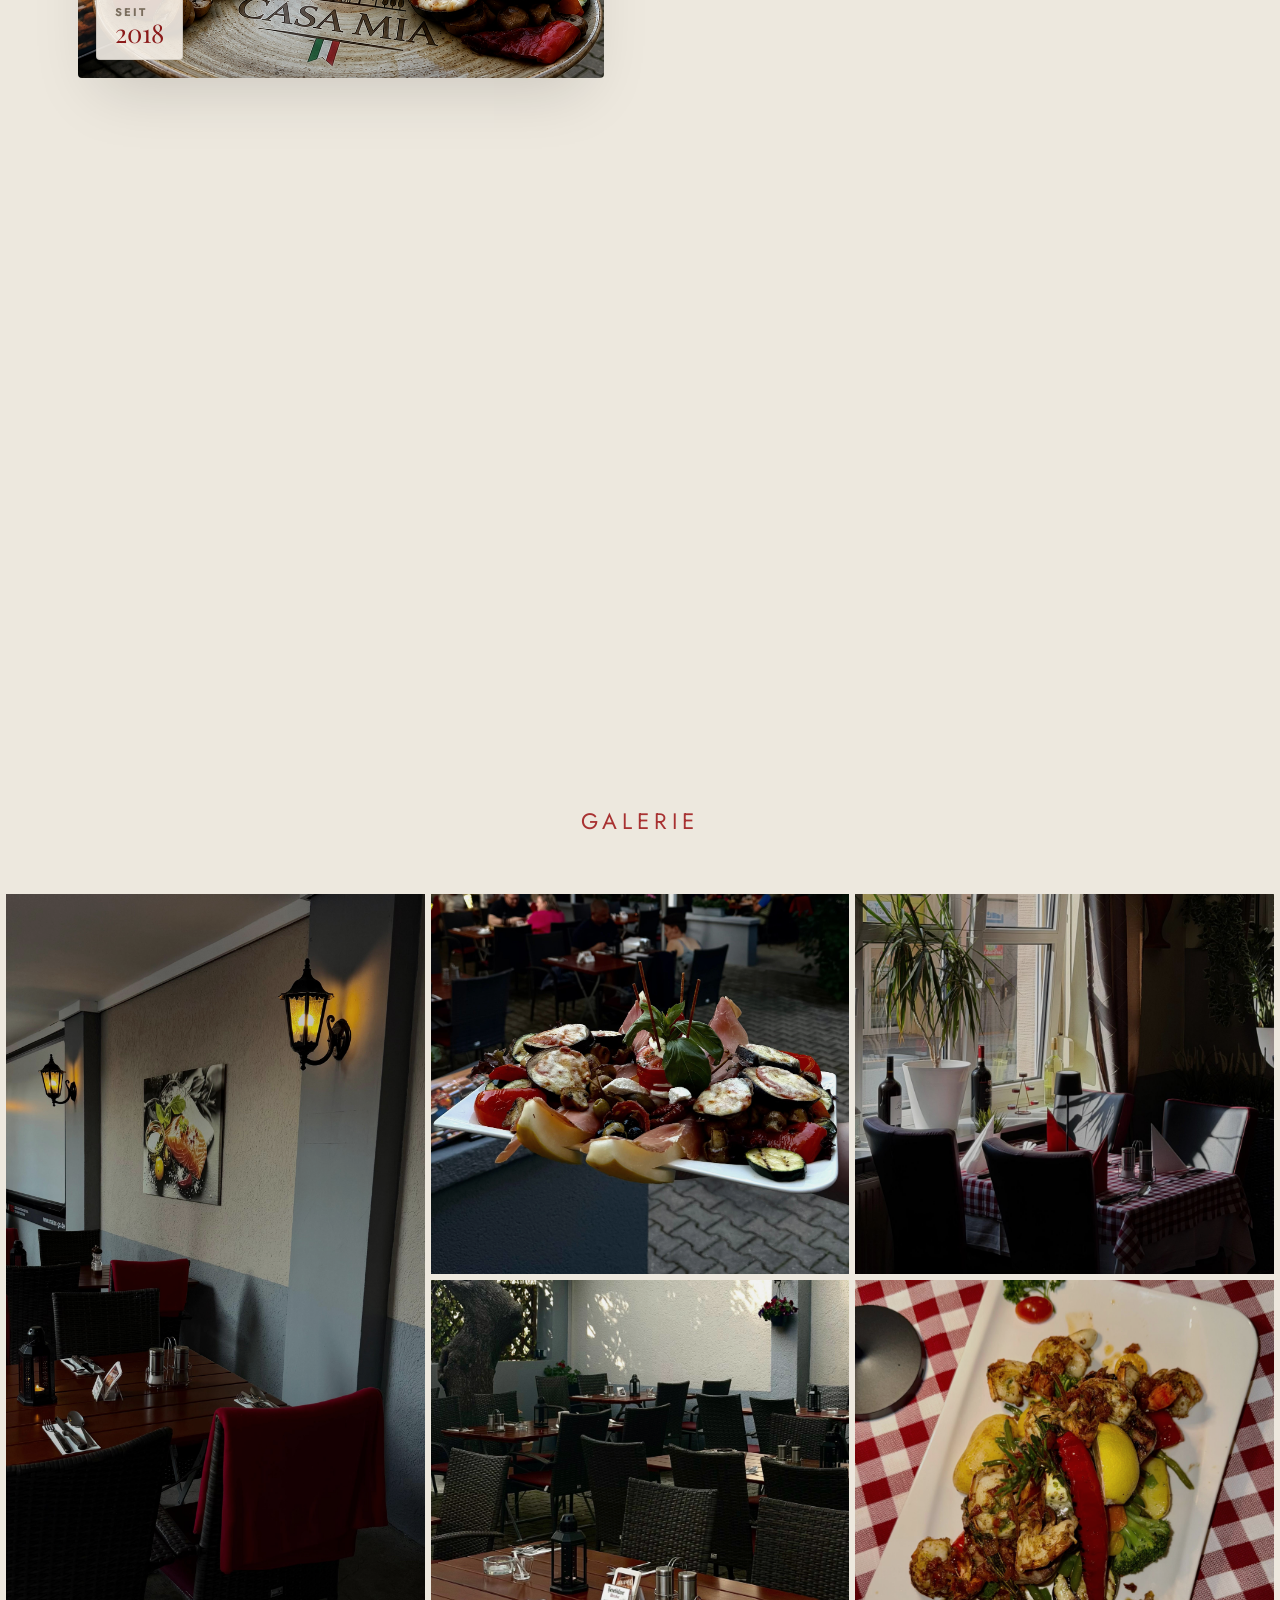
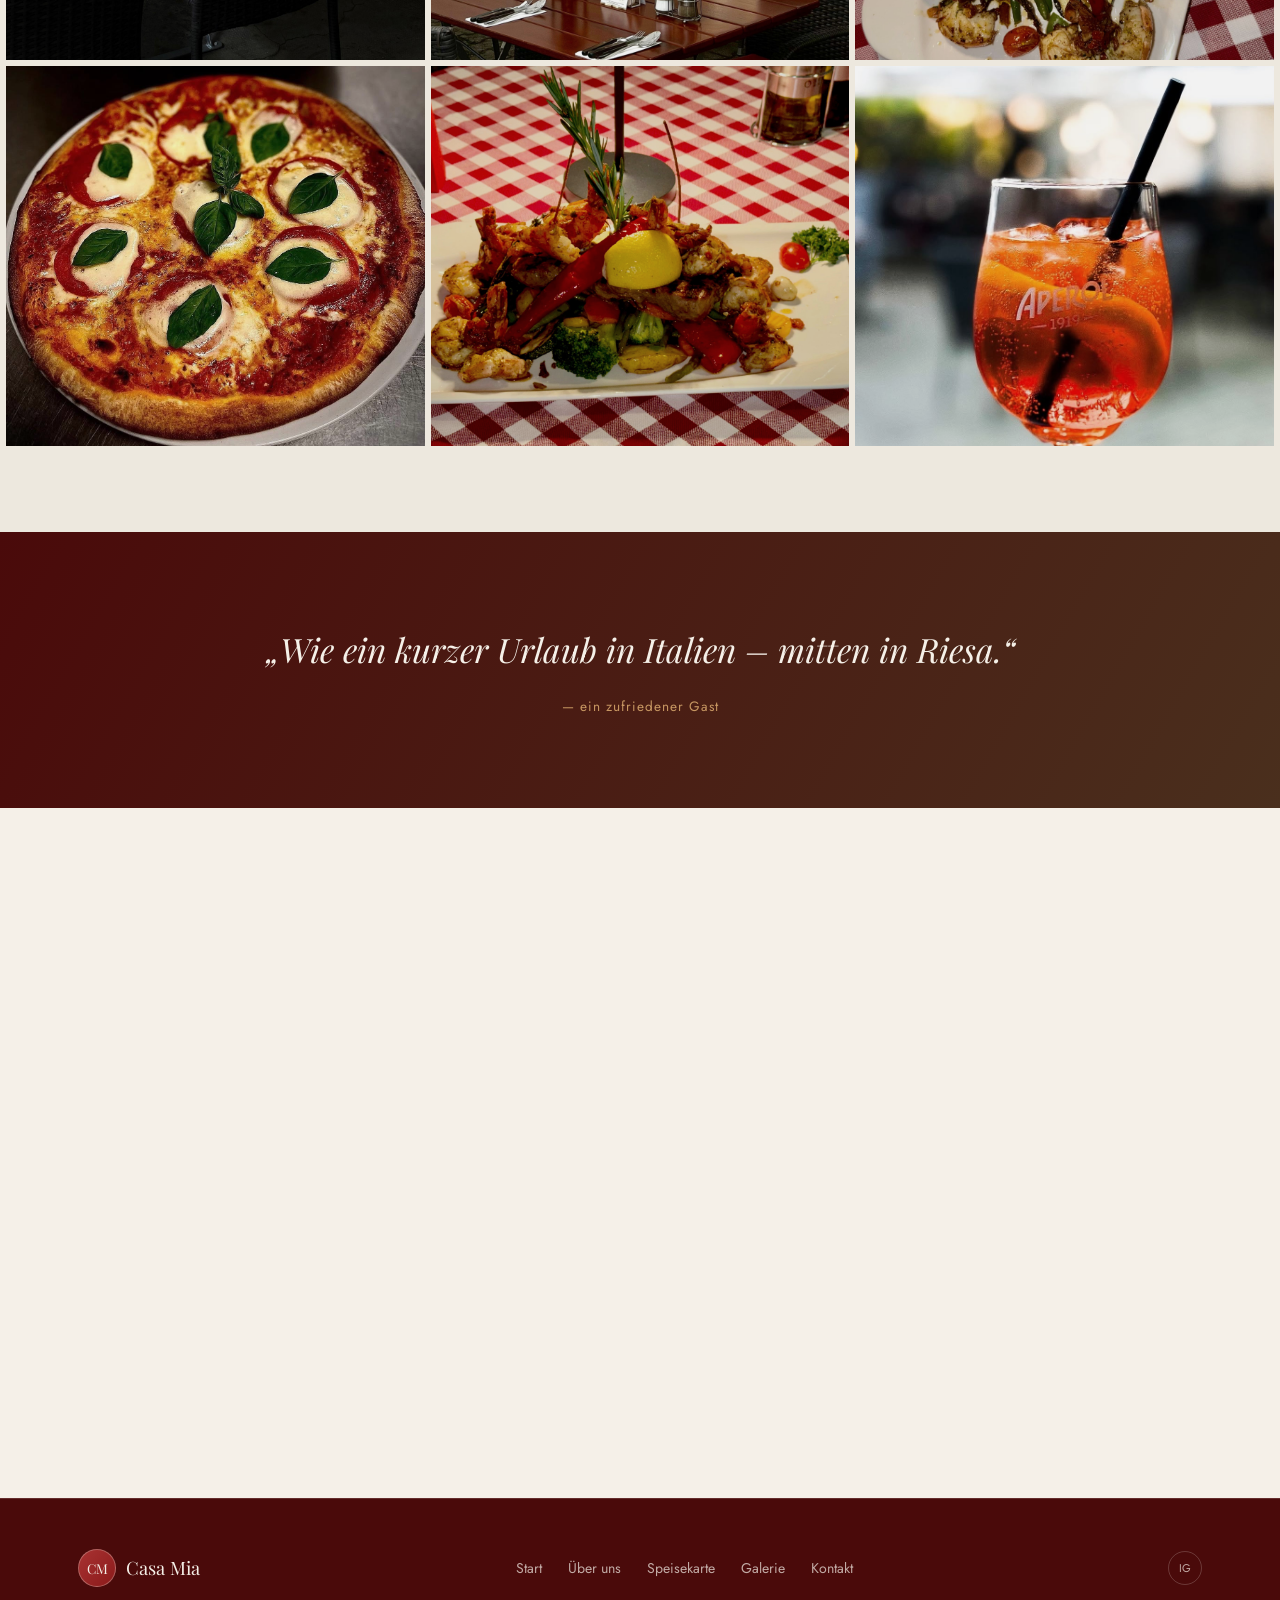
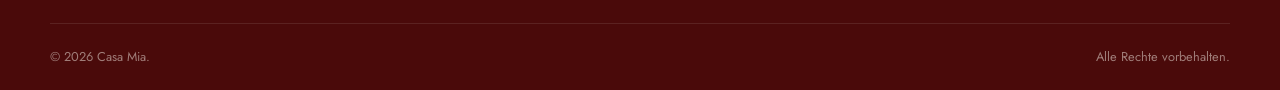
==== commit c4624ba2: "logo" ====
--- a/index.html
+++ b/index.html
@@ -110,7 +110,7 @@
         <div class="hero-bg" id="heroBg" style="background-image:url('https://images.unsplash.com/photo-1414235077428-338989a2e8c0?auto=format&fit=crop&w=1920&q=75');"></div>
         <div class="hero-overlay"></div>
         <div class="hero-content reveal" data-reveal="zoom">
-            <img src="casamia_logo.png" alt="Casa Mia" style="max-width:420px;width:80%;margin:0 auto 16px;display:block;filter:drop-shadow(0 2px 8px rgba(0,0,0,0.2));">
+            <img src="casamia_logo.png" alt="Casa Mia" style="max-width:560px;width:85%;margin:0 auto 16px;display:block;filter:drop-shadow(0 2px 8px rgba(0,0,0,0.2));">
             <span class="kicker" style="margin-top:8px;" data-de="Italienisches Restaurant in Riesa" data-en="Italian Restaurant in Riesa">Italienisches Restaurant in Riesa</span>
             <div class="hero-cta">
                 <a href="menu.html" class="btn btn-outline" data-de="Speisekarte" data-en="Menu">Speisekarte</a>
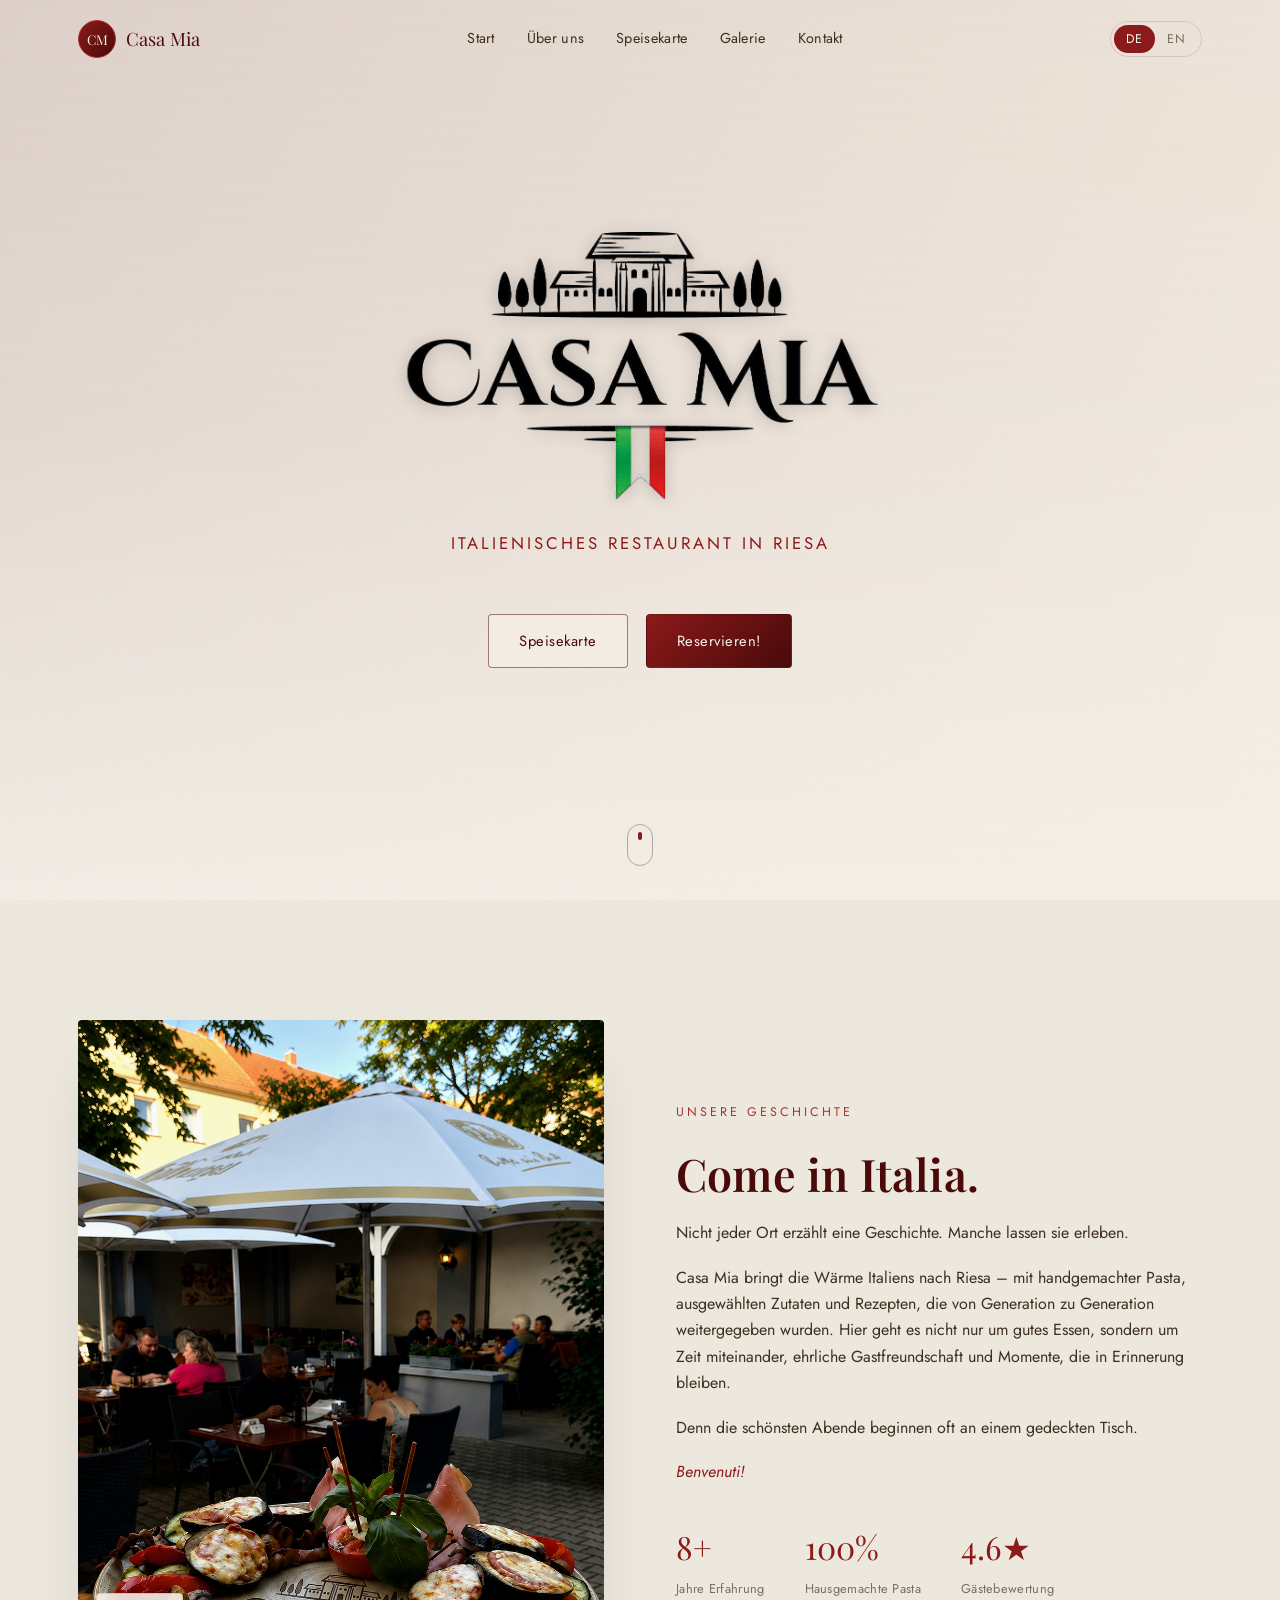
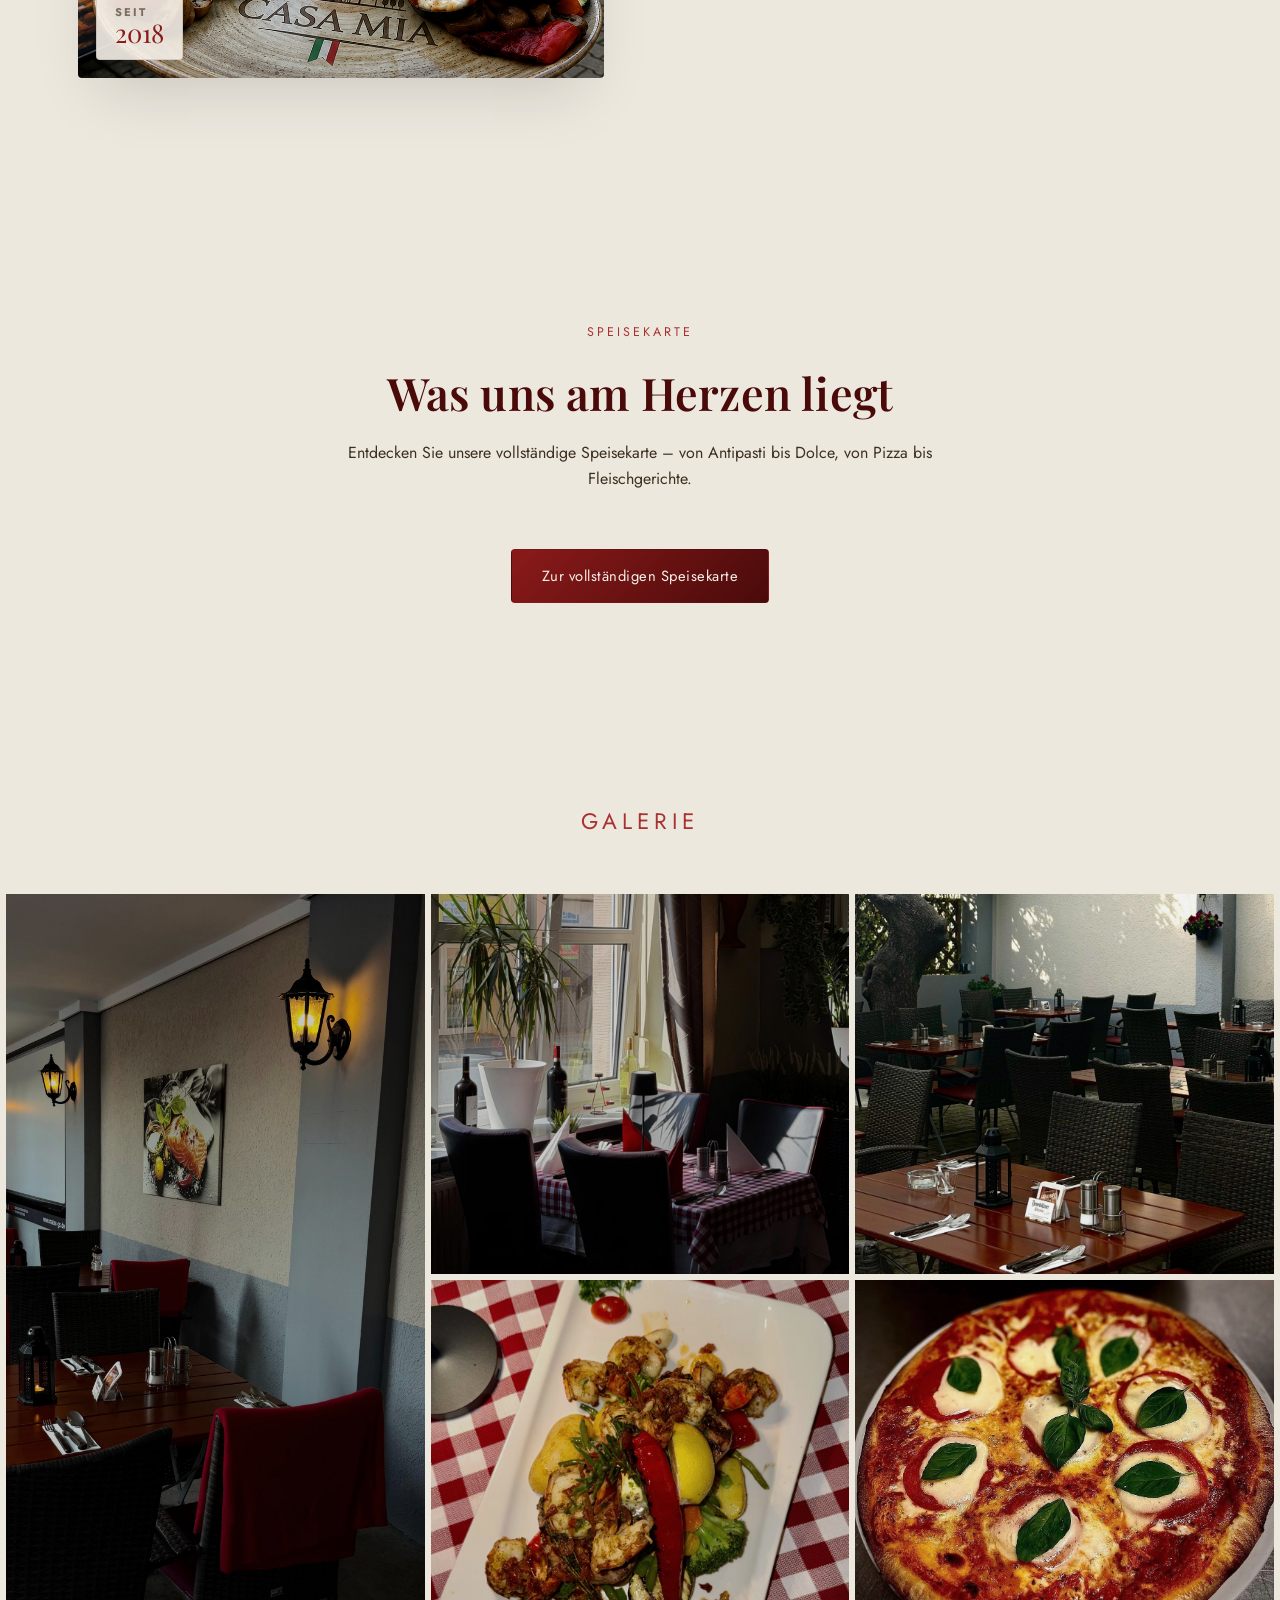
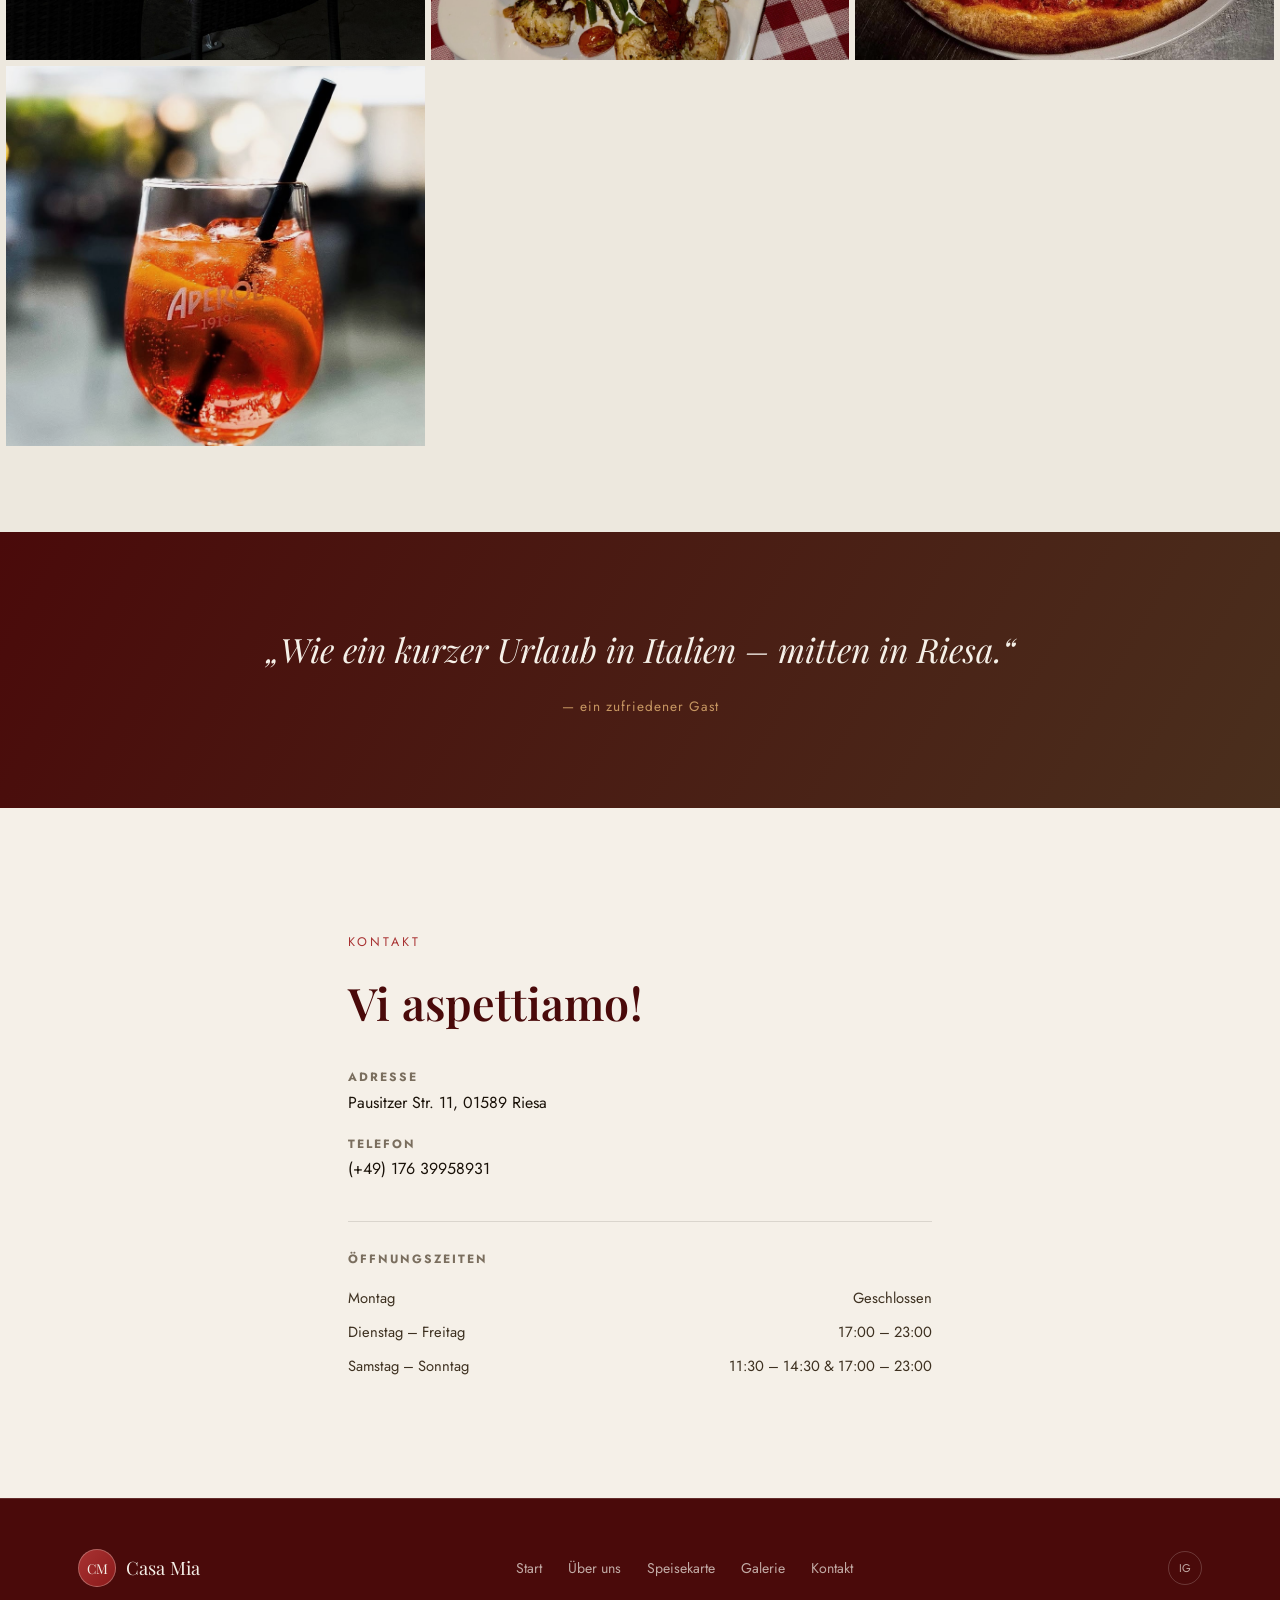
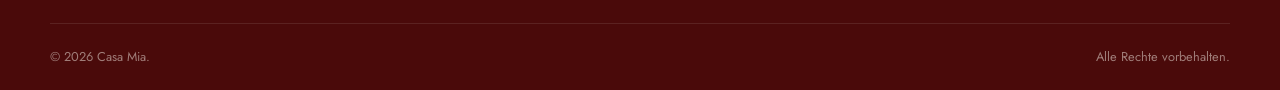
==== commit af422971: "photos" ====
--- a/index.html
+++ b/index.html
@@ -165,12 +165,10 @@
         </div>
         <div class="photo-grid">
             <div class="tall"><img src="photo1.jpeg" alt="Casa Mia" loading="lazy"></div>
-            <div><img src="photo2.jpeg" alt="Casa Mia" loading="lazy"></div>
             <div><img src="photo3.jpeg" alt="Casa Mia" loading="lazy"></div>
             <div><img src="photo4.jpeg" alt="Casa Mia" loading="lazy"></div>
             <div><img src="photo5.jpeg" alt="Casa Mia" loading="lazy" style="object-position:center 40%;"></div>
             <div><img src="photo6.jpeg" alt="Casa Mia" loading="lazy"></div>
-            <div><img src="photo7.jpeg" alt="Casa Mia" loading="lazy"></div>
             <div><img src="photo8.jpeg" alt="Casa Mia" loading="lazy" style="object-position:center top;"></div>
         </div>
         <div style="padding-bottom:80px;"></div>
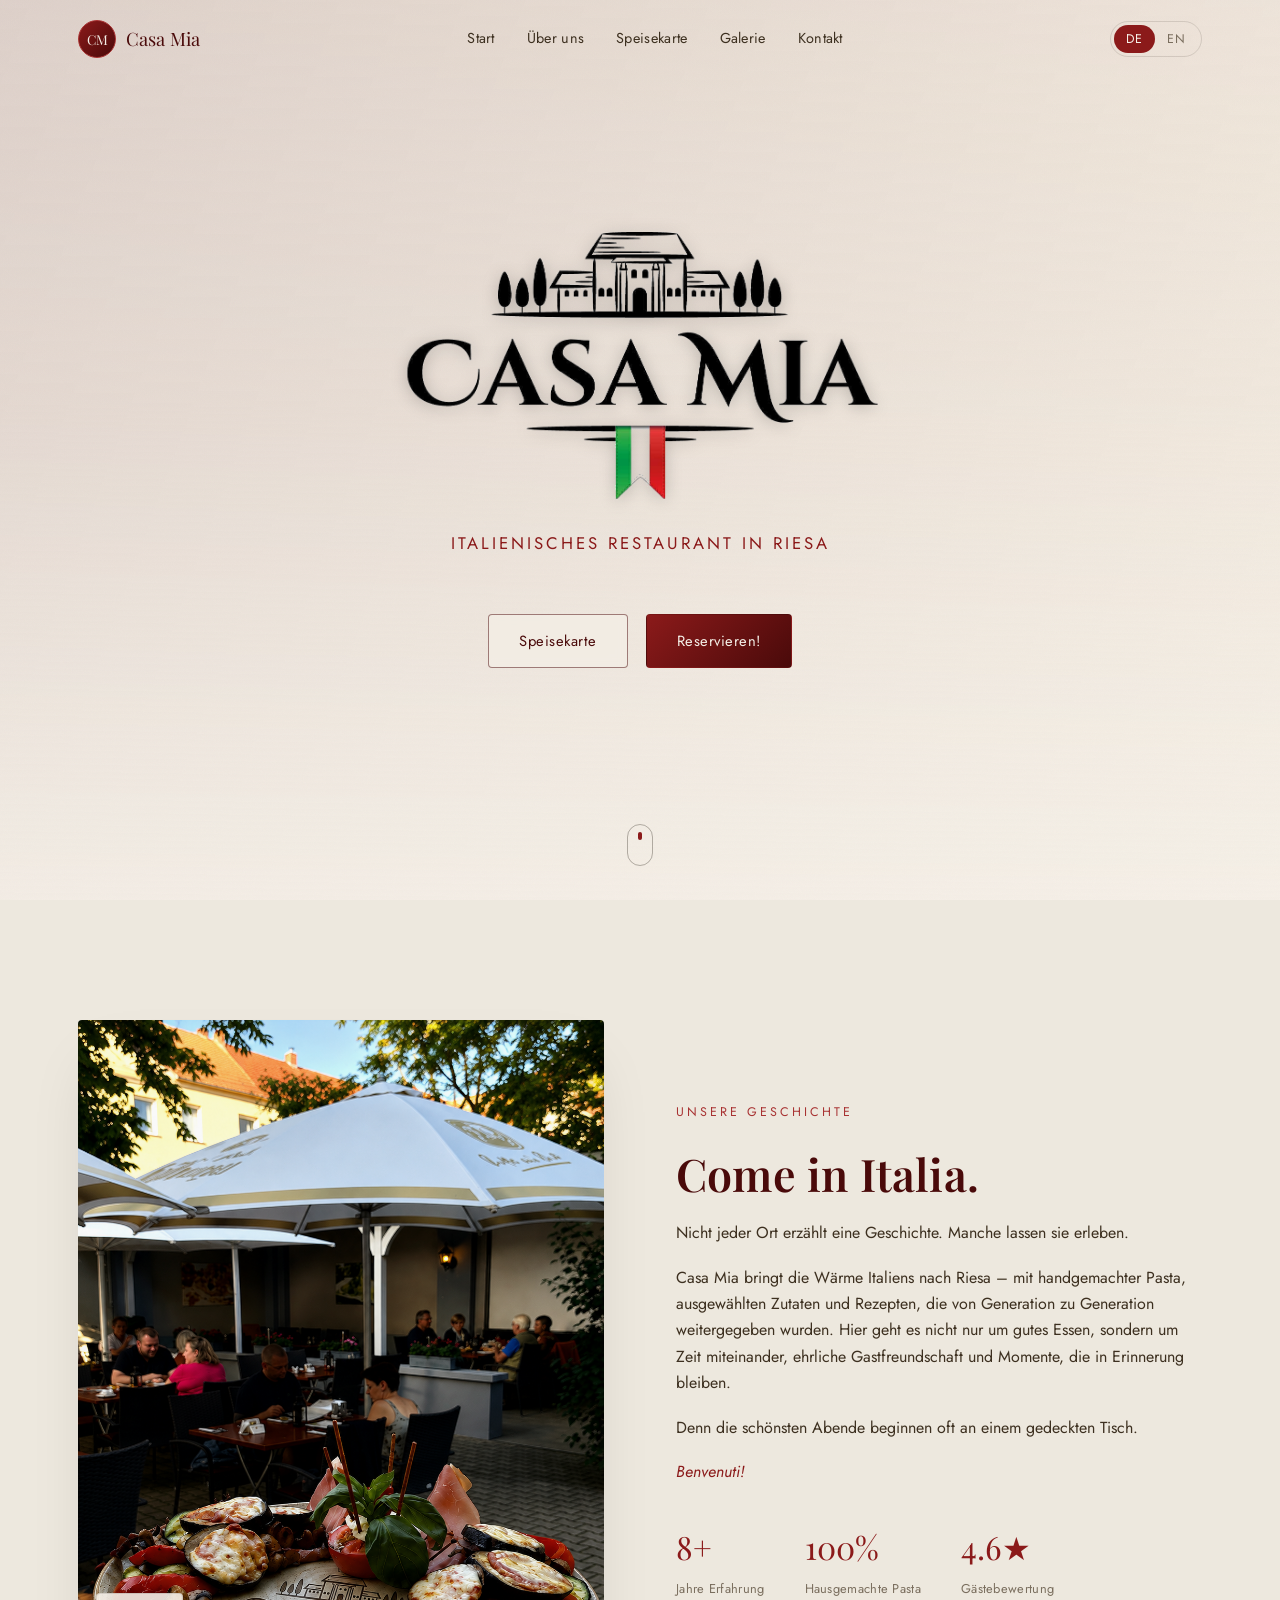
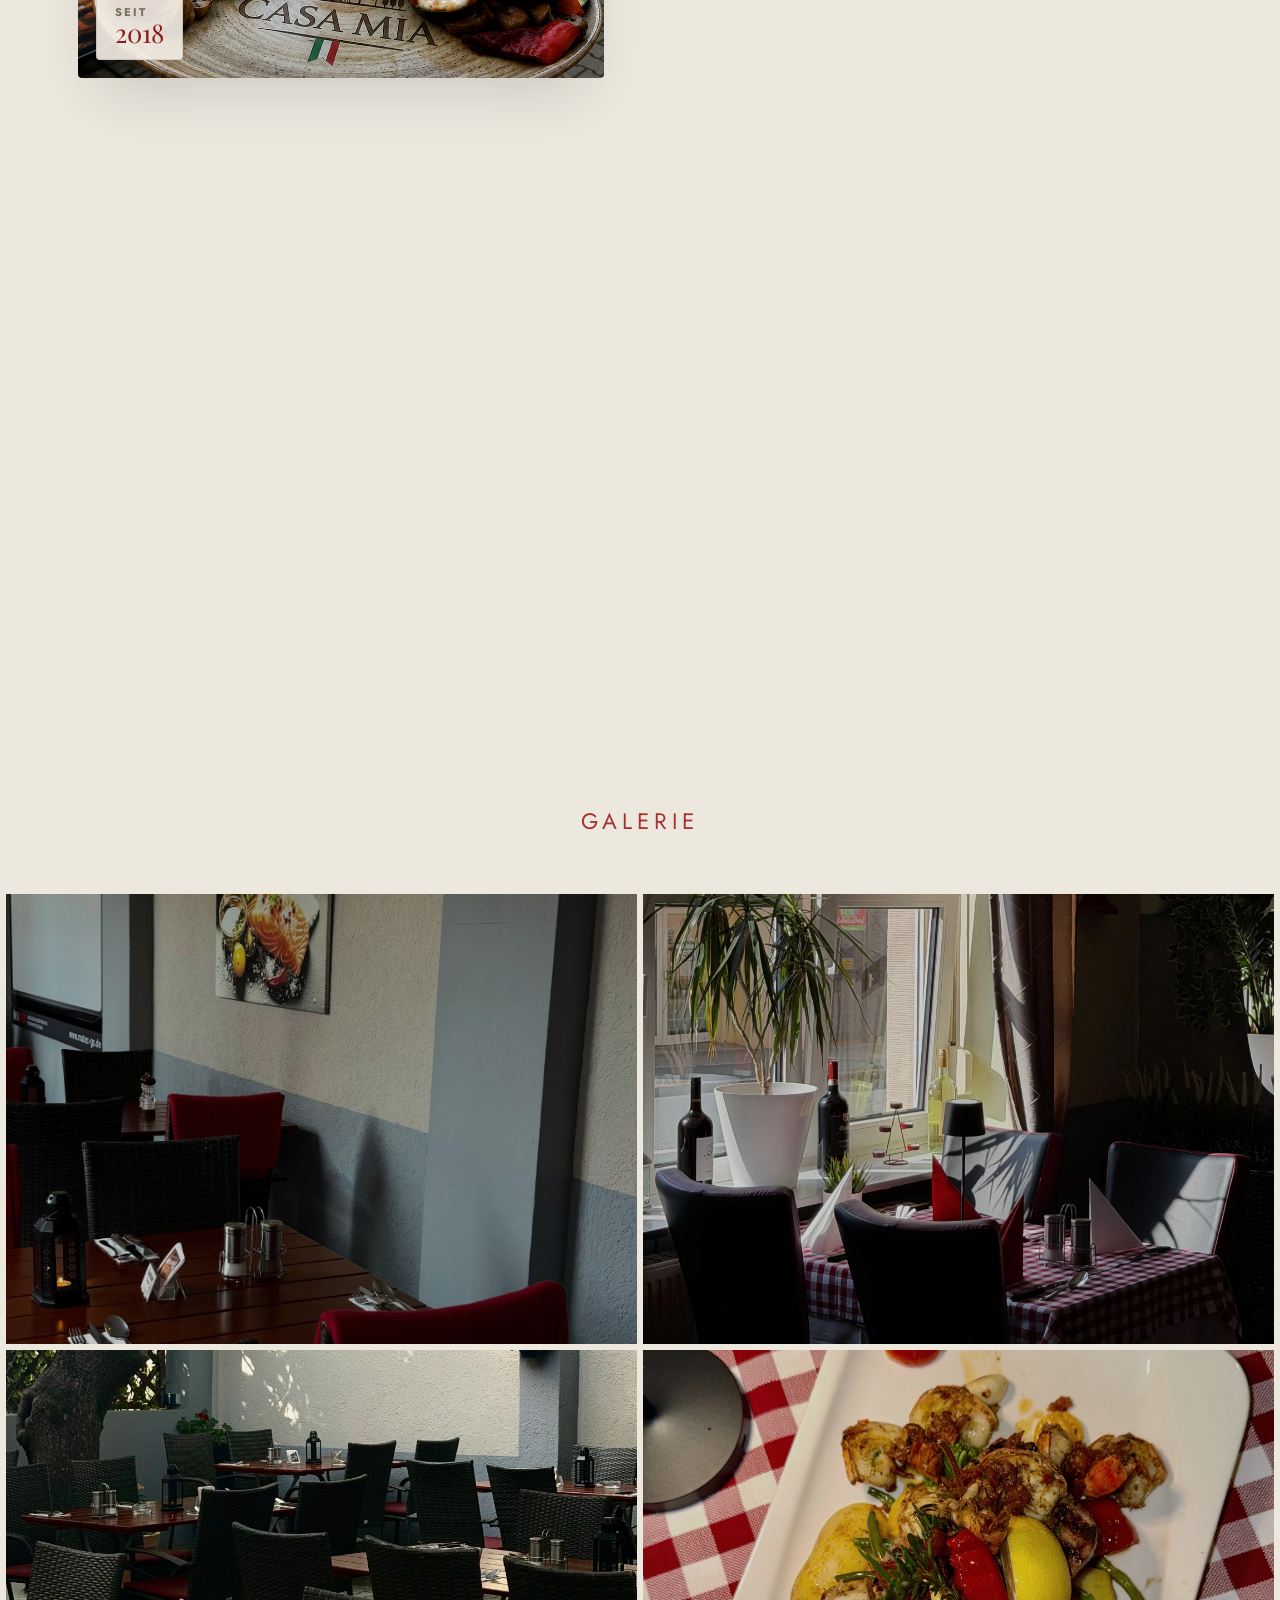
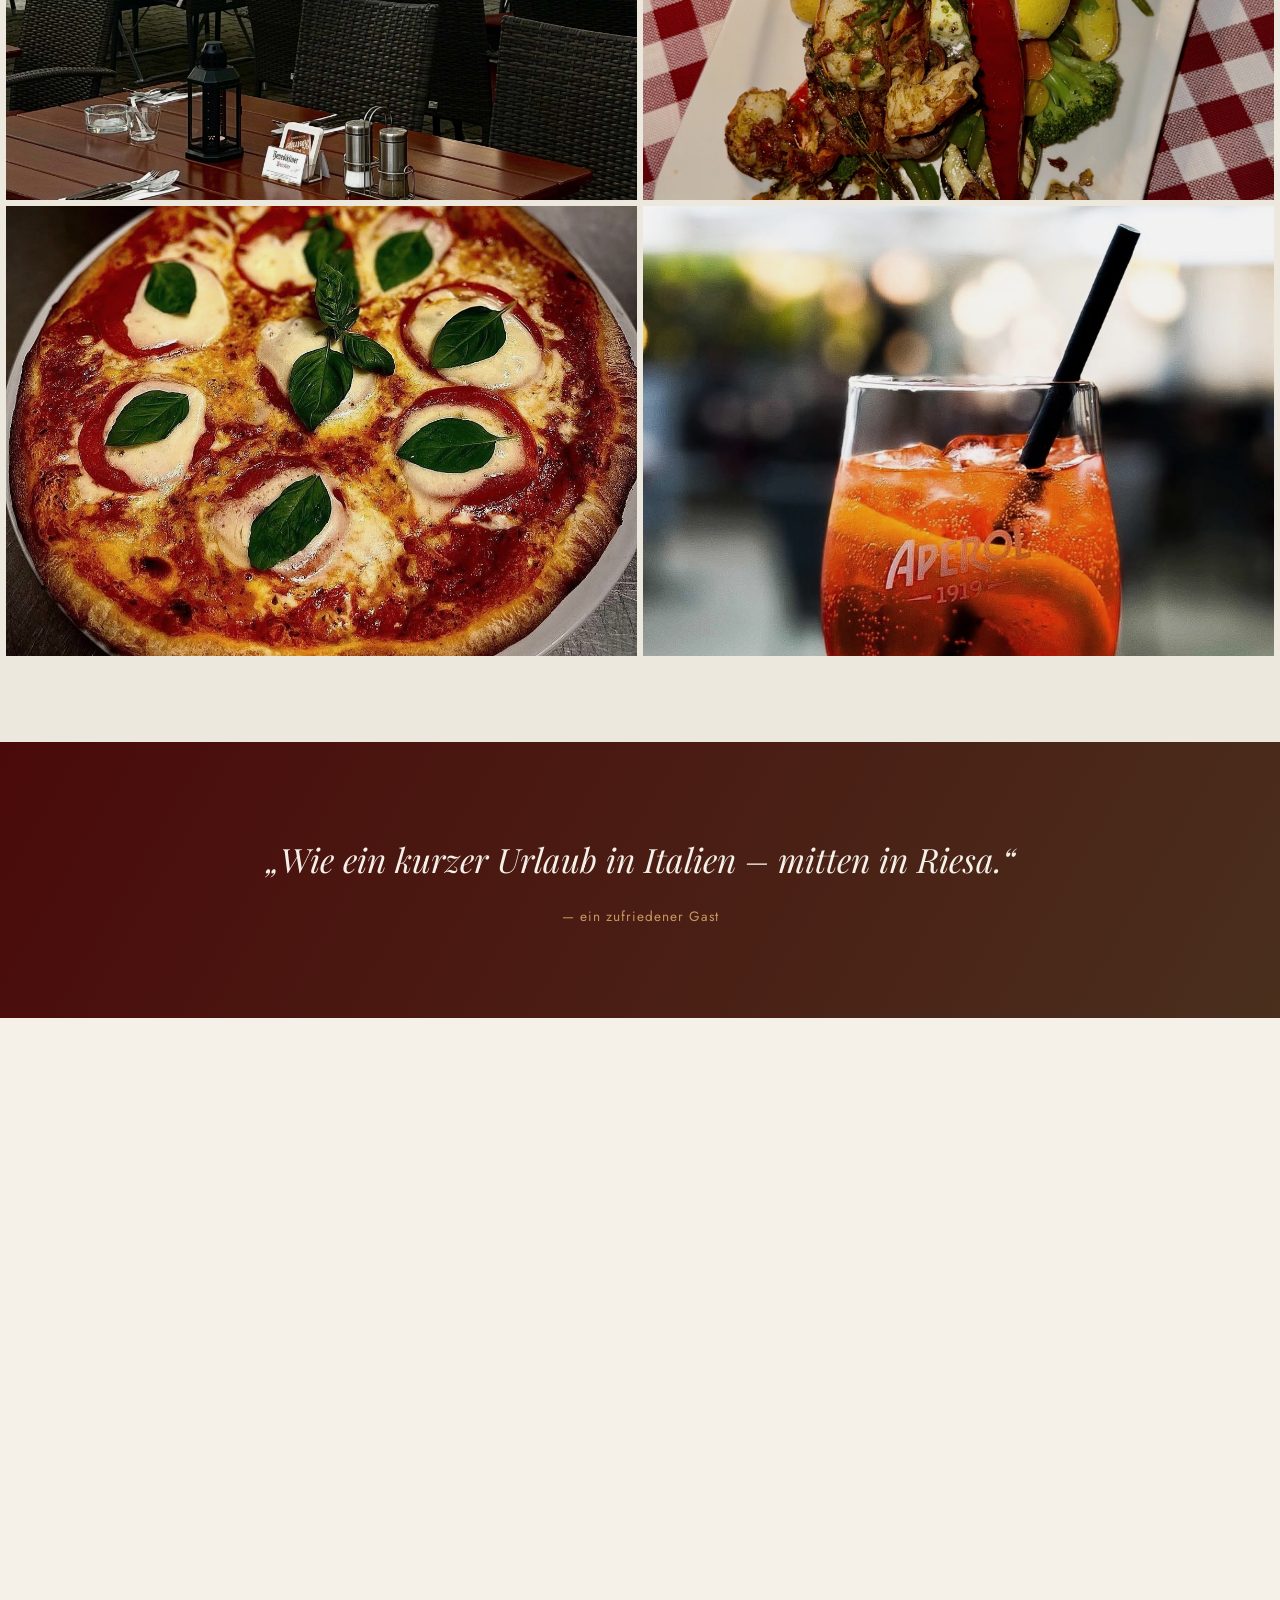
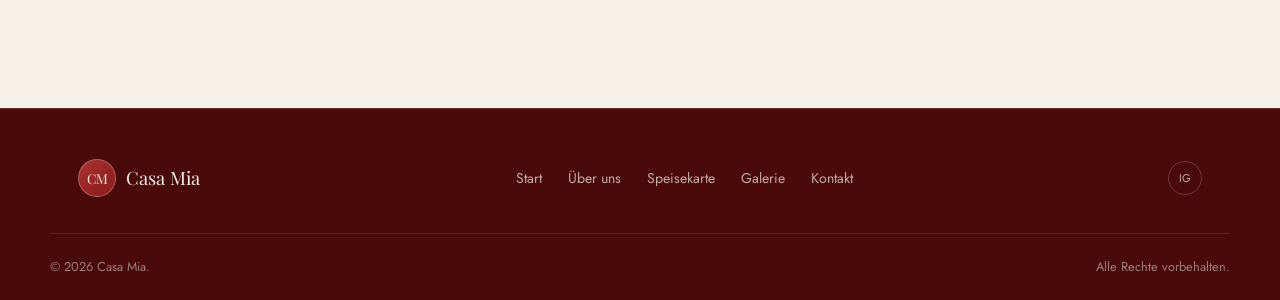
==== commit e612d80e: "photos" ====
--- a/index.html
+++ b/index.html
@@ -13,15 +13,14 @@
     <style>
         .photo-grid {
             display: grid;
-            grid-template-columns: repeat(3, 1fr);
-            grid-template-rows: auto;
+            grid-template-columns: repeat(2, 1fr);
             gap: 6px;
             padding: 0 6px 6px;
         }
 
             .photo-grid img {
                 width: 100%;
-                height: 380px;
+                height: 450px;
                 object-fit: cover;
                 object-position: center center;
                 display: block;
@@ -35,28 +34,24 @@
                 }
 
             .photo-grid .tall {
-                grid-row: span 2;
+                grid-row: span 1;
             }
 
                 .photo-grid .tall img {
-                    height: 766px;
+                    height: 450px;
                 }
 
         @media (max-width: 700px) {
             .photo-grid {
-                grid-template-columns: repeat(2, 1fr);
+                grid-template-columns: 1fr;
             }
 
-                .photo-grid .tall {
-                    grid-row: span 1;
-                }
-
-                    .photo-grid .tall img {
-                        height: 280px;
-                    }
-
                 .photo-grid img {
-                    height: 280px;
+                    height: 300px;
+                }
+
+                .photo-grid .tall img {
+                    height: 300px;
                 }
         }
     </style>
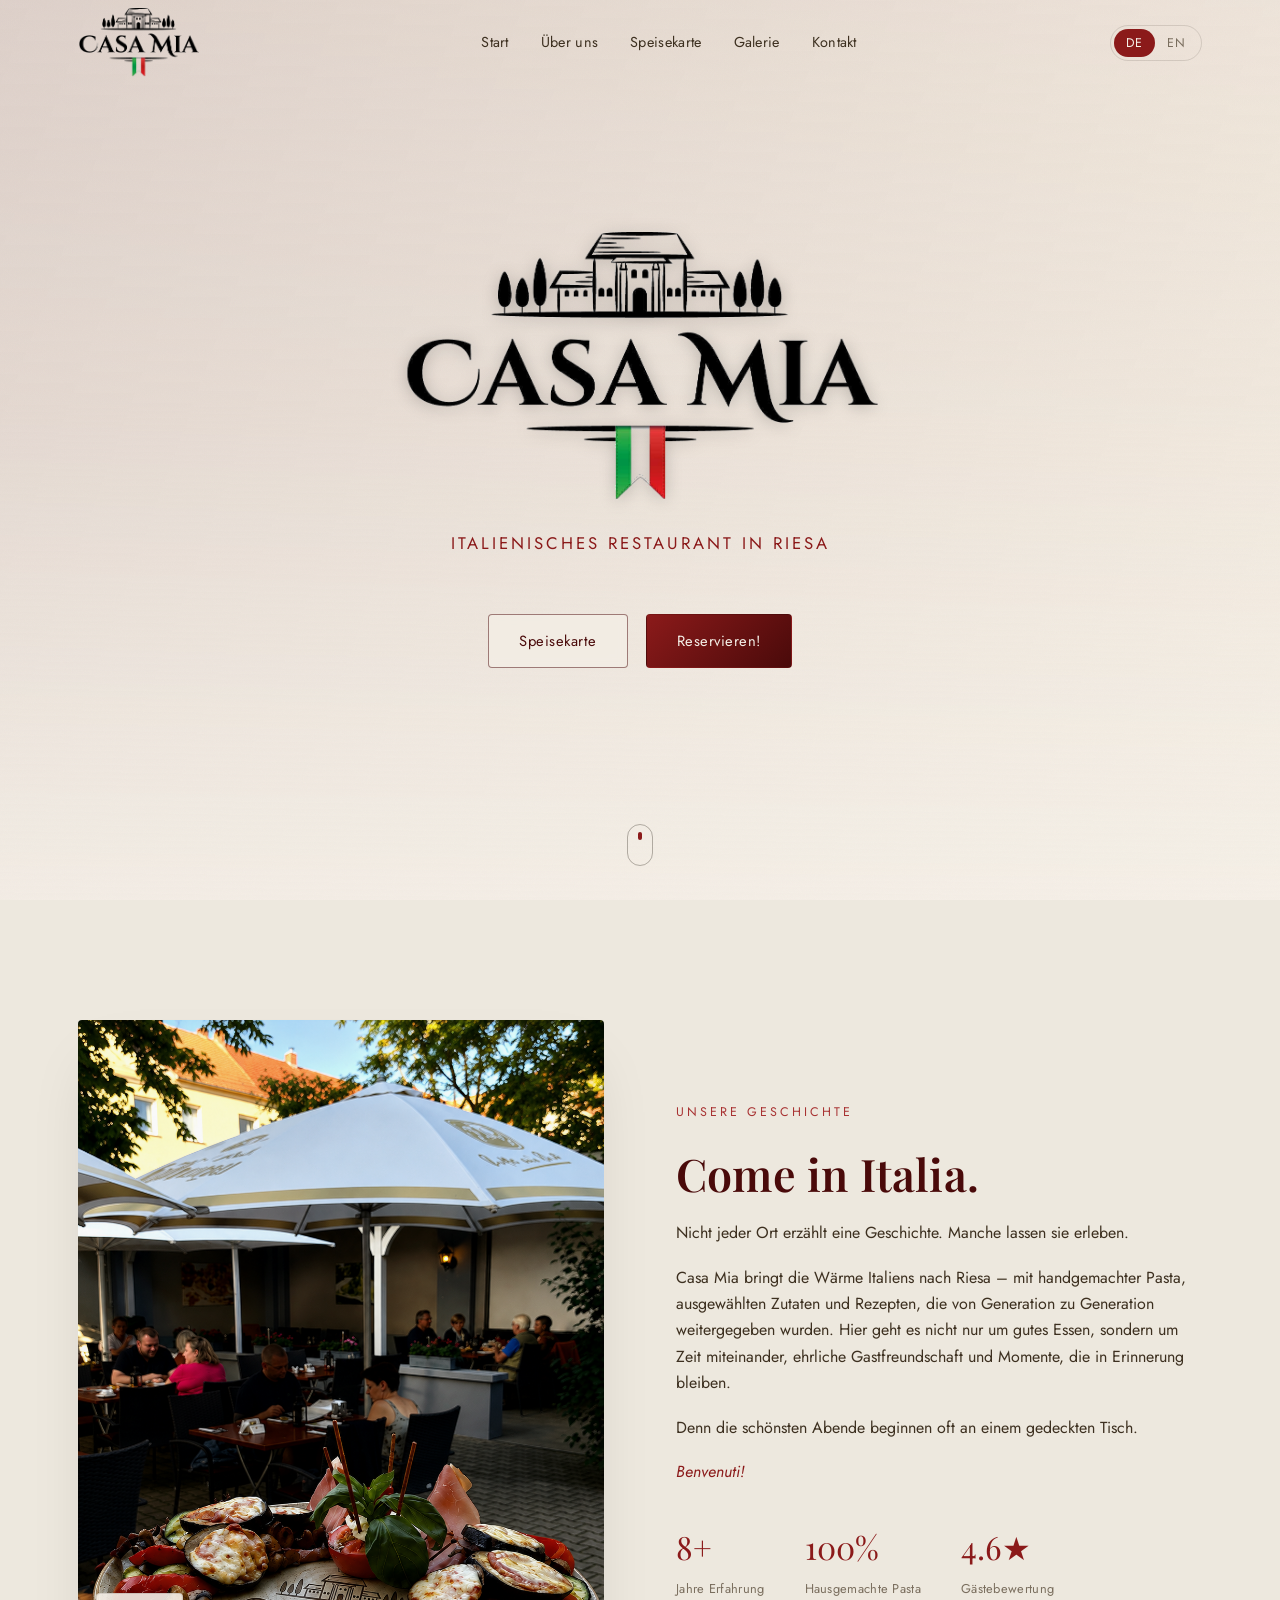
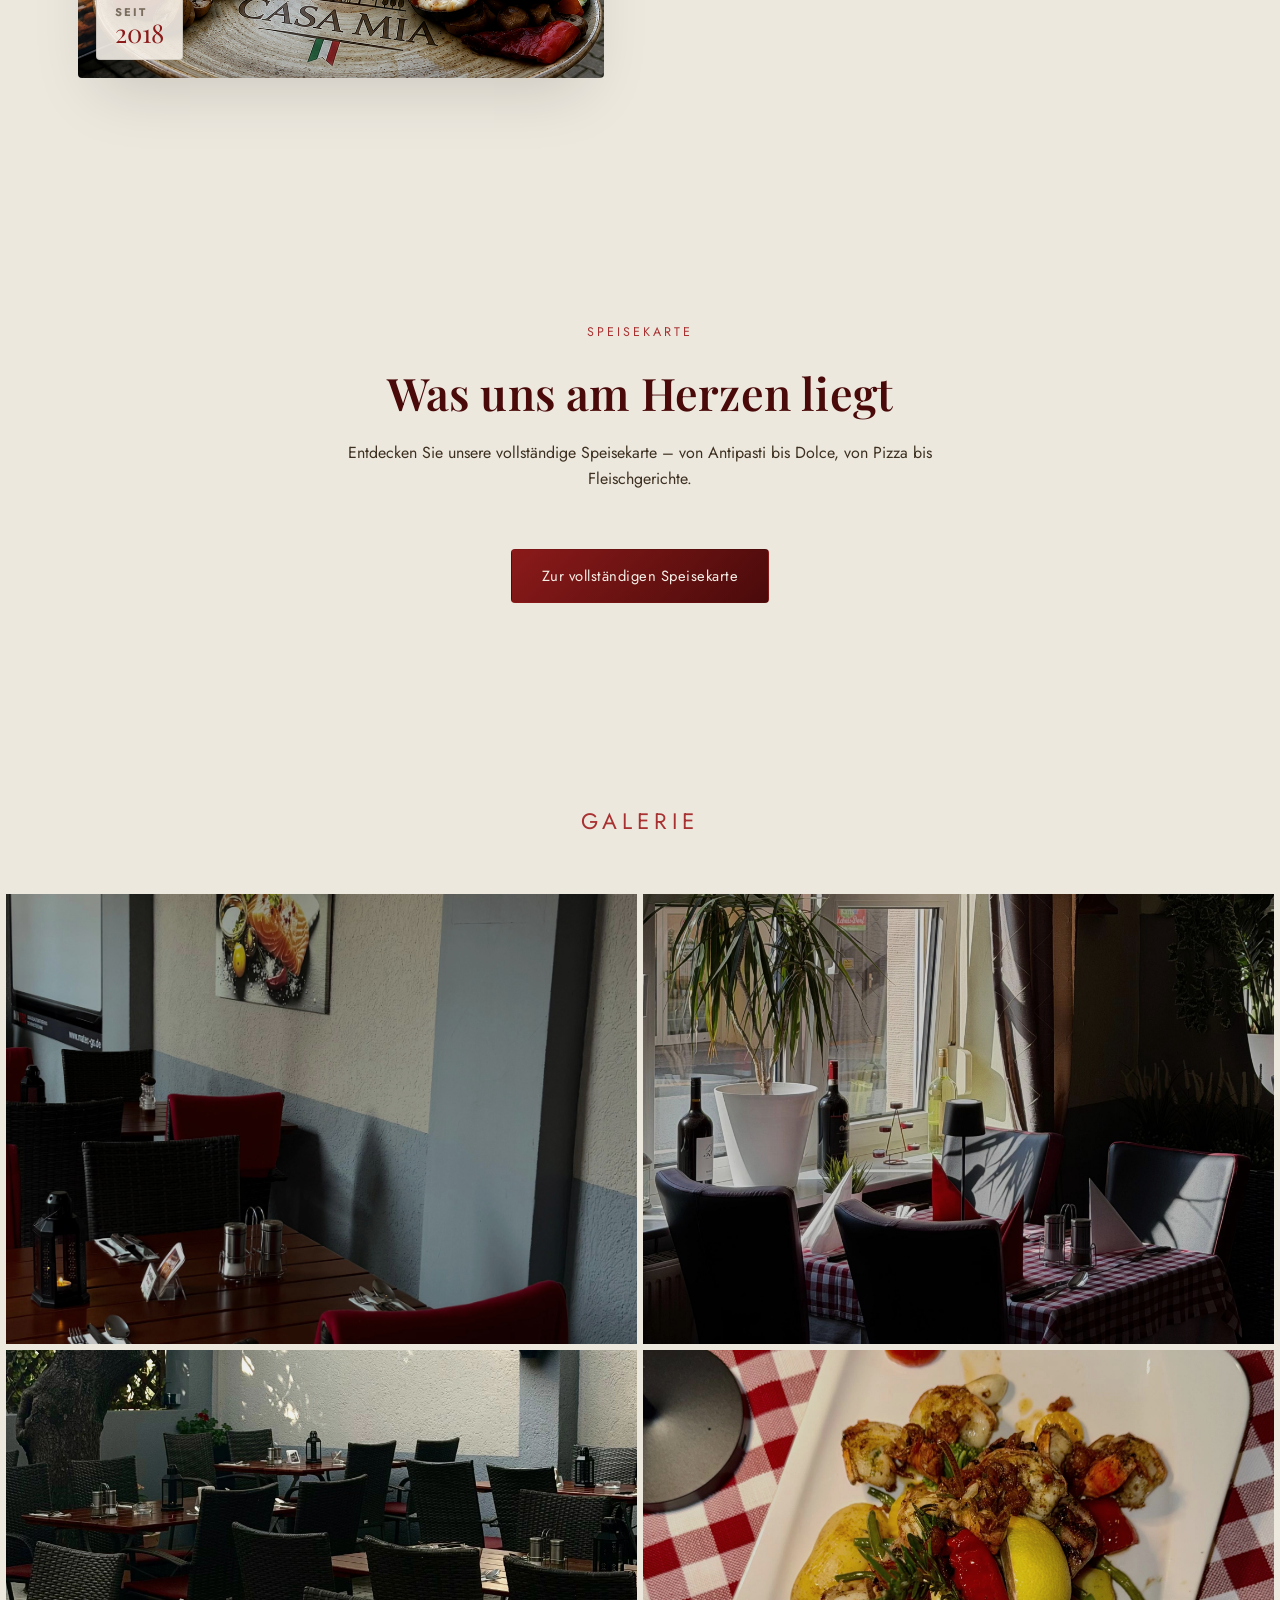
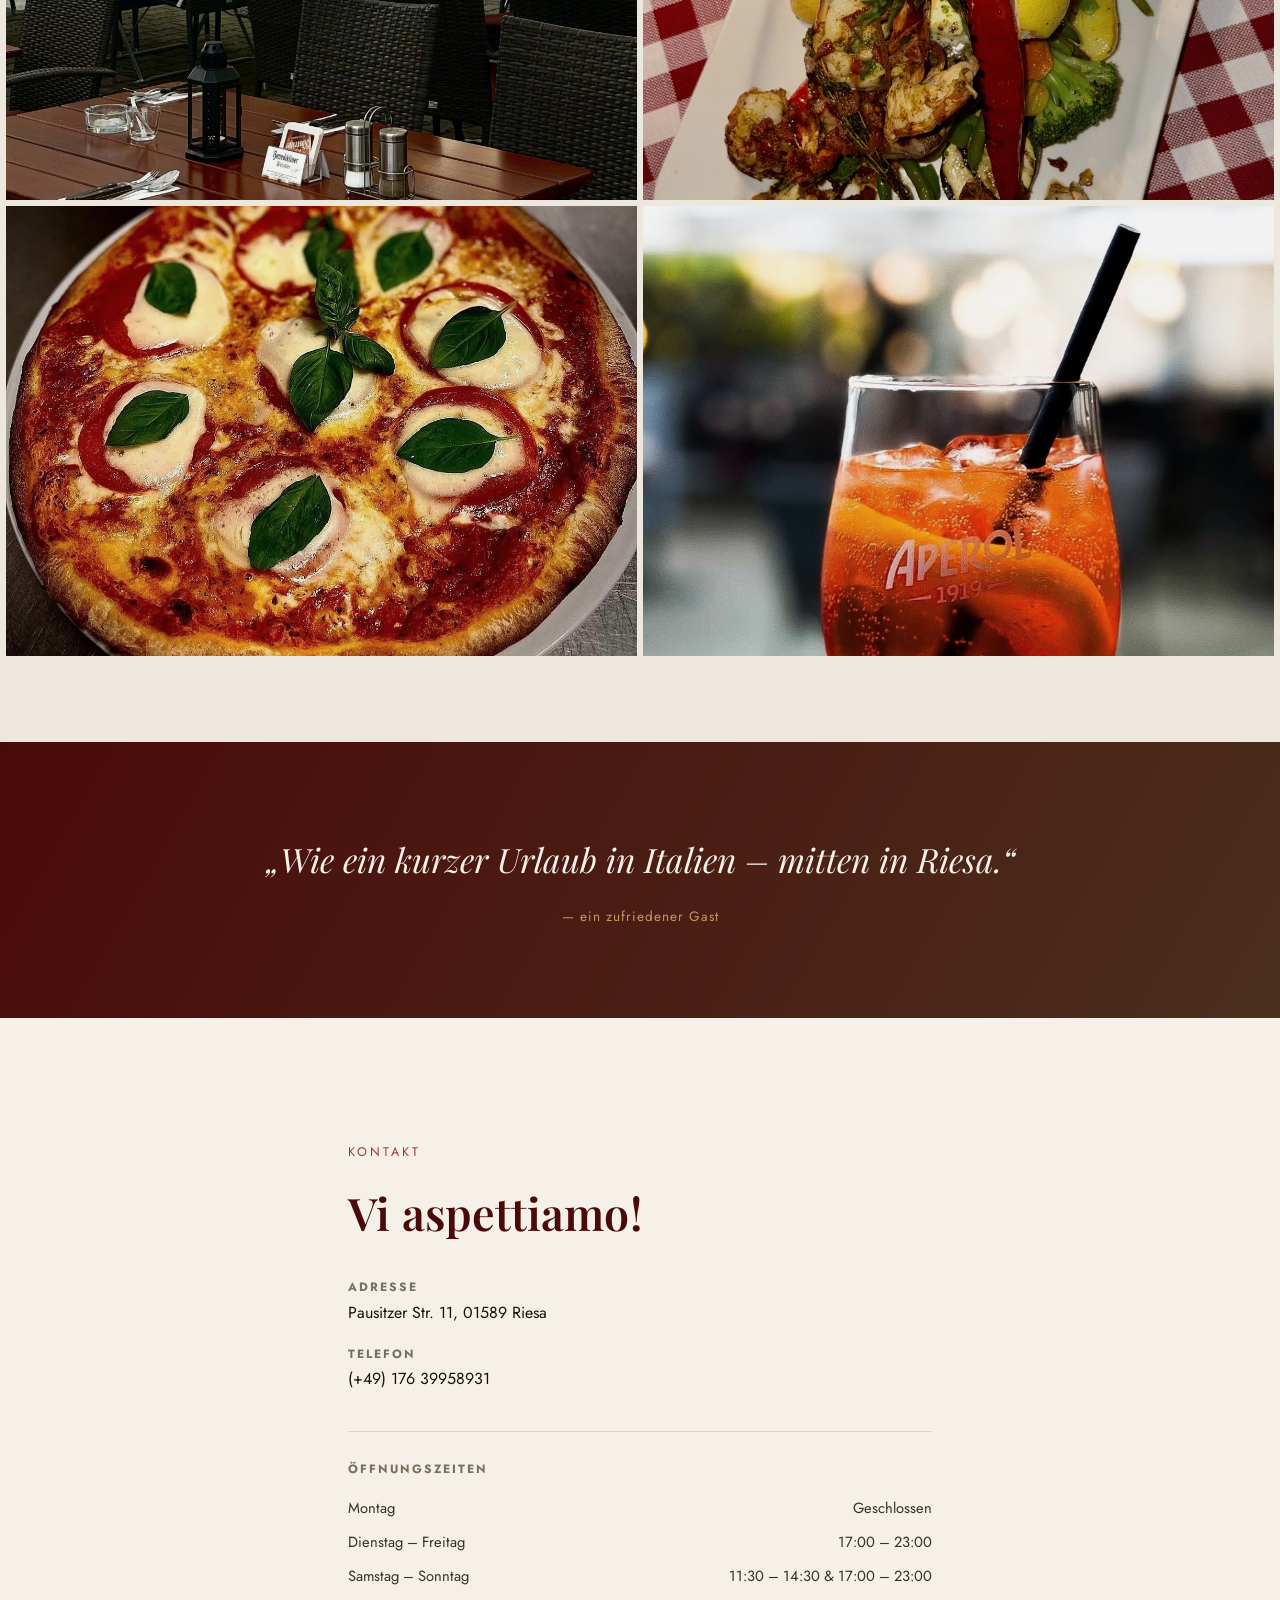
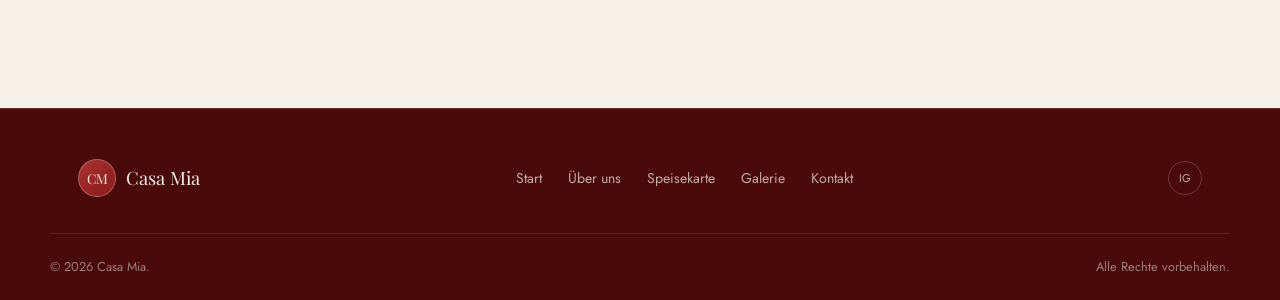
==== commit 50040314: "logo" ====
--- a/index.html
+++ b/index.html
@@ -78,8 +78,7 @@
     <header class="site-header" id="siteHeader">
         <div class="header-inner">
             <a href="#home" class="brand">
-                <span class="brand-mark">CM</span>
-                <span class="brand-name">Casa Mia</span>
+                <img src="casamia_logo.png" alt="Casa Mia" class="header-logo">
             </a>
             <nav class="main-nav" id="mainNav">
                 <a href="#home" data-de="Start" data-en="Home">Start</a>
--- a/styles.css
+++ b/styles.css
@@ -421,4 +421,79 @@
 
 .zoom8:hover {
     transform: scale(.89);
+}
+
+/* =========================================================
+   CASA MIA HEADER LOGO
+   ========================================================= */
+
+.brand {
+    display: flex;
+    align-items: center;
+    text-decoration: none;
+    flex-shrink: 0;
+}
+
+/* Yeni PNG logo */
+.header-logo {
+    display: block;
+    width: 150px;
+    height: 70px;
+    object-fit: contain;
+    object-position: left center;
+}
+
+/* Header yüksekliğini logoya uygun tut */
+.header-inner {
+    display: flex;
+    align-items: center;
+    justify-content: space-between;
+    max-width: 1180px;
+    margin: 0 auto;
+    padding: 8px 28px;
+    gap: 24px;
+}
+
+
+/* =========================
+   TABLET
+   ========================= */
+
+@media (max-width: 900px) {
+
+    .header-logo {
+        width: 135px;
+        height: 62px;
+    }
+
+    .header-inner {
+        padding: 7px 20px;
+    }
+}
+
+
+/* =========================
+   MOBILE
+   ========================= */
+
+@media (max-width: 700px) {
+
+    .header-logo {
+        width: 115px;
+        height: 55px;
+    }
+
+    .header-inner {
+        padding: 6px 16px;
+    }
+}
+
+
+/* Çok küçük telefonlar */
+@media (max-width: 400px) {
+
+    .header-logo {
+        width: 105px;
+        height: 50px;
+    }
 }
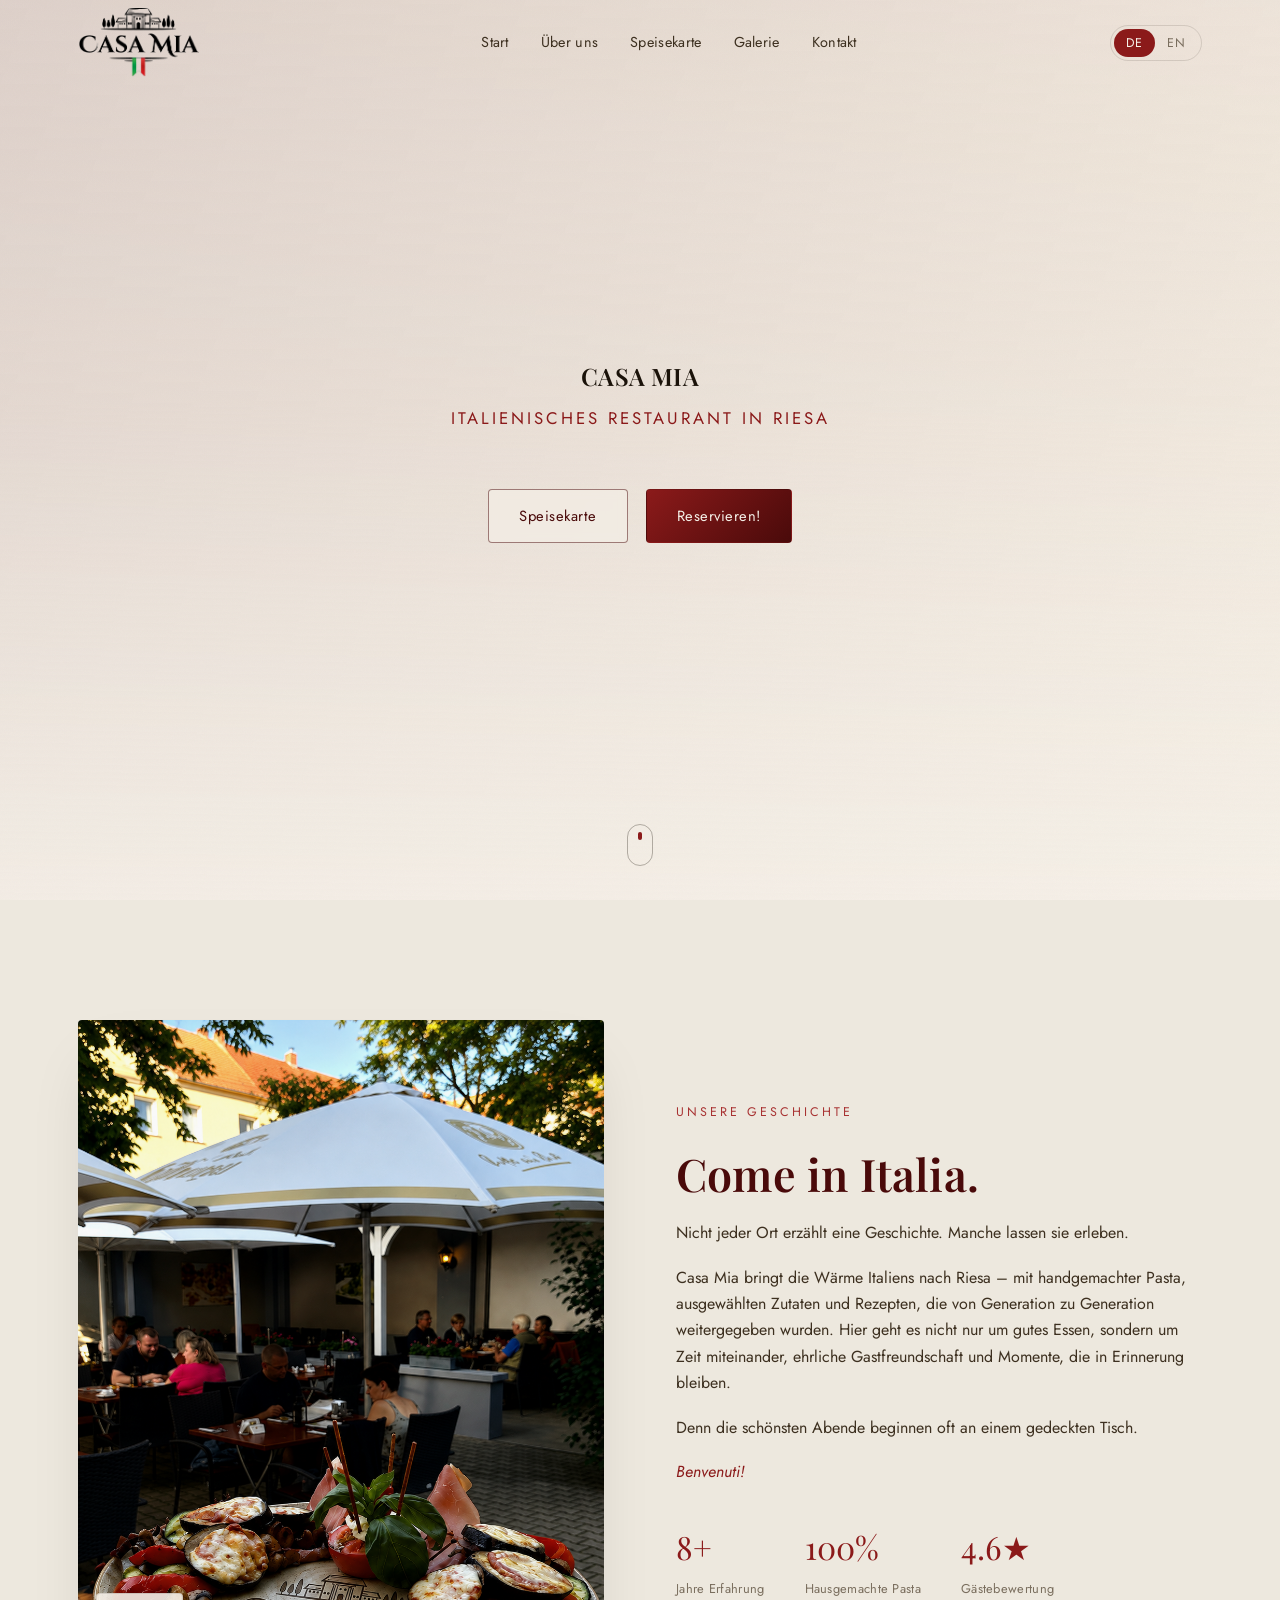
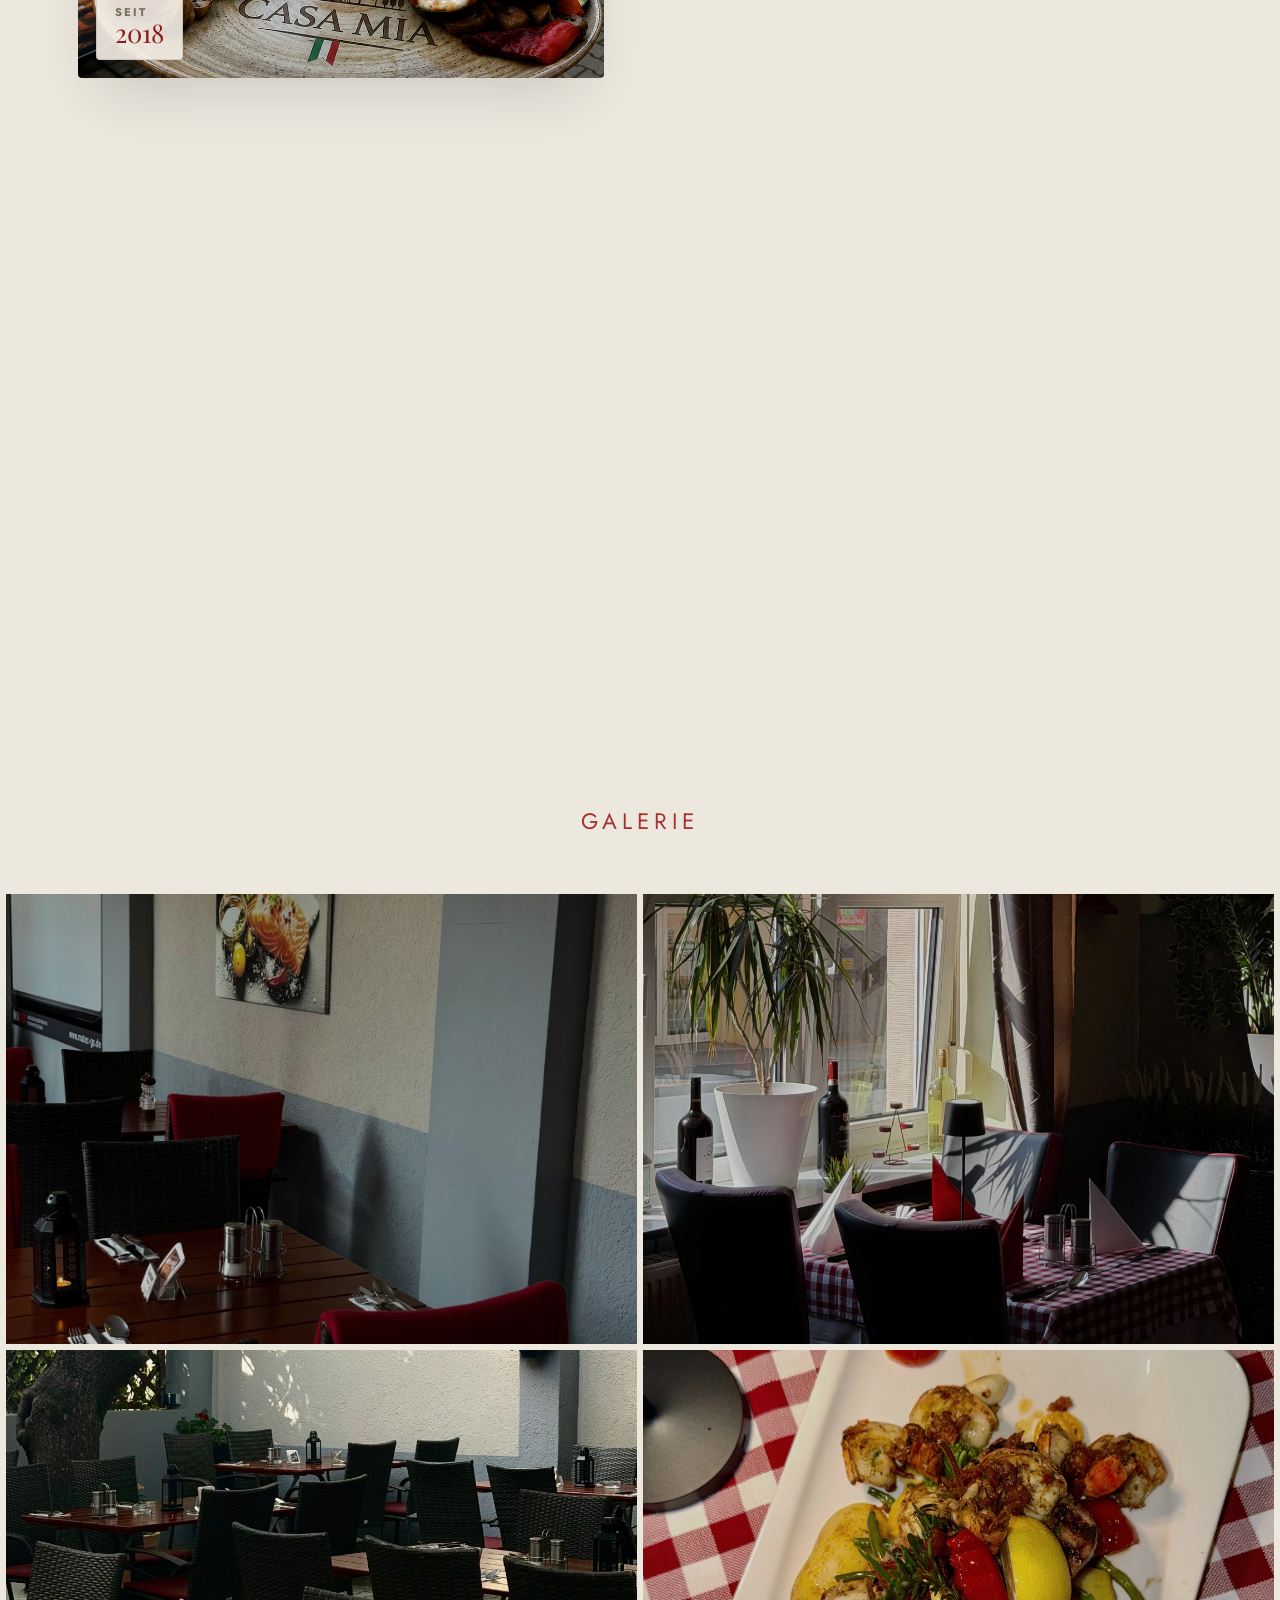
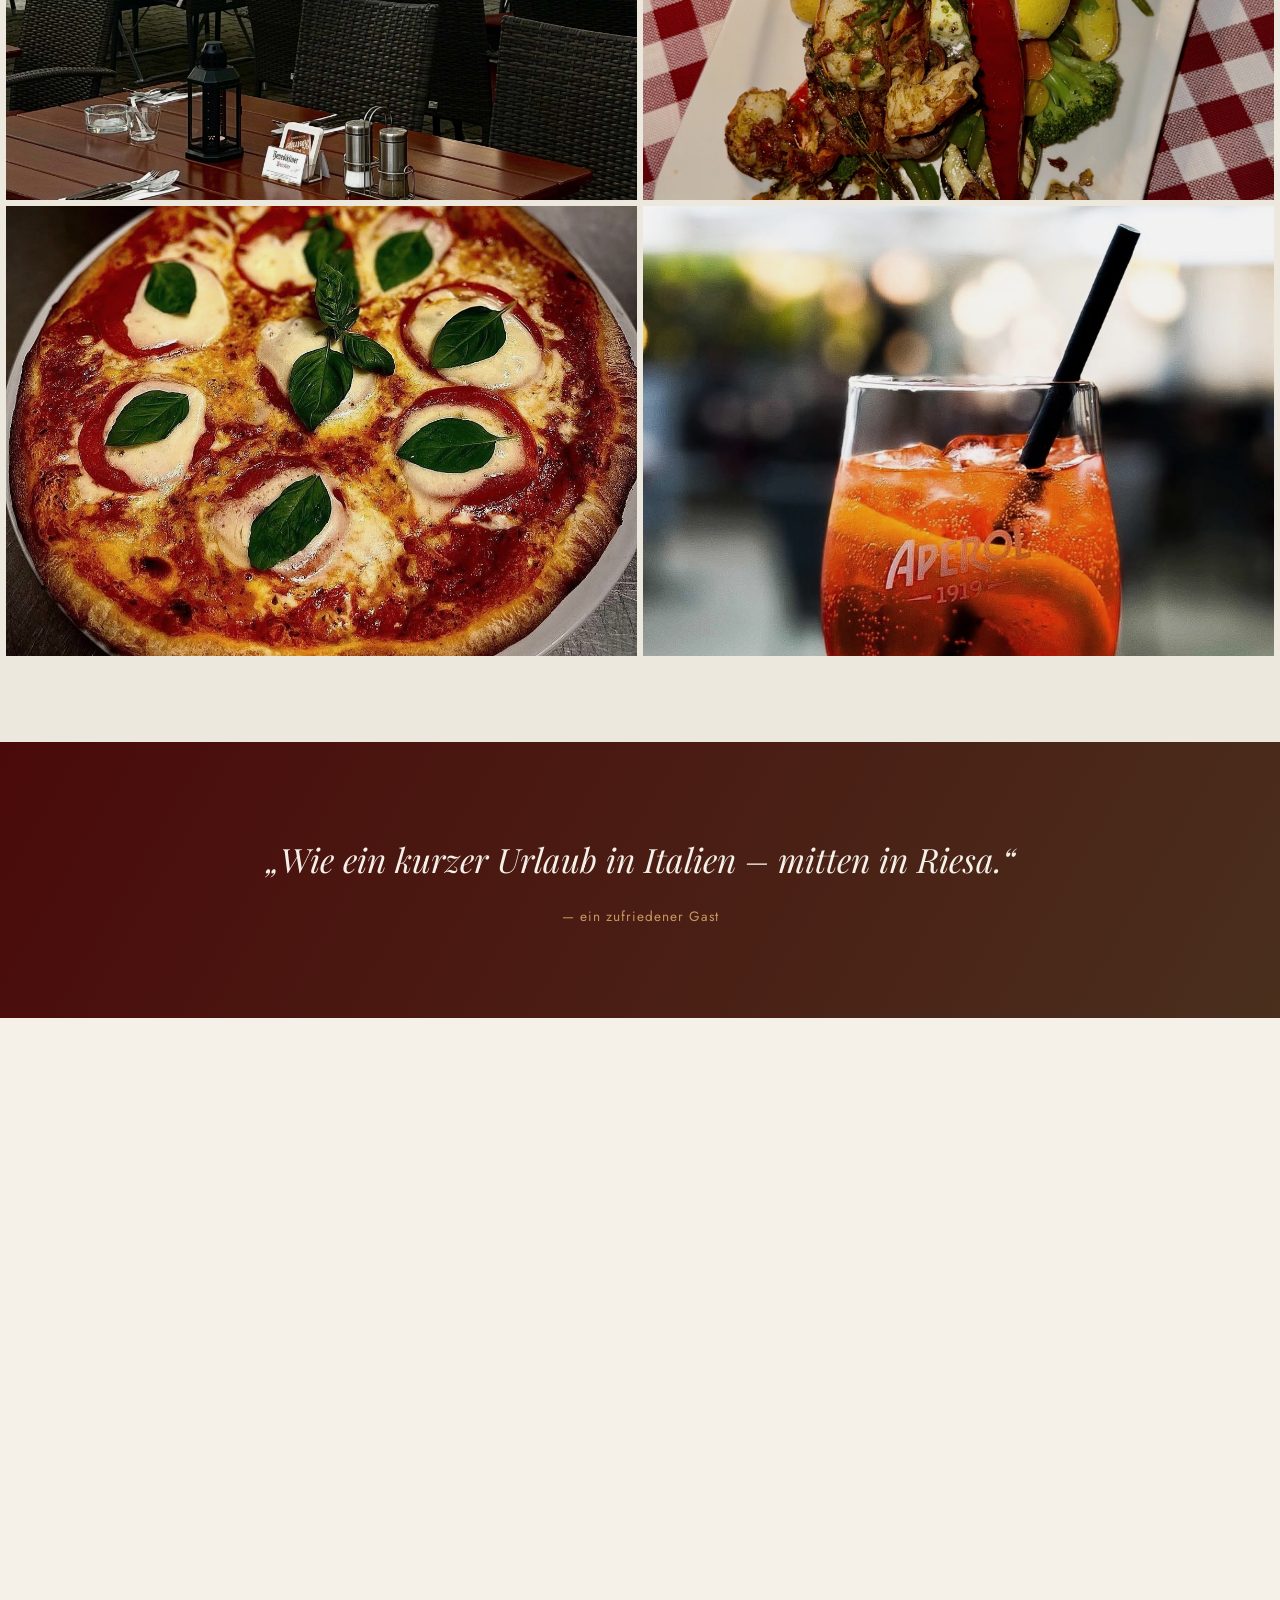
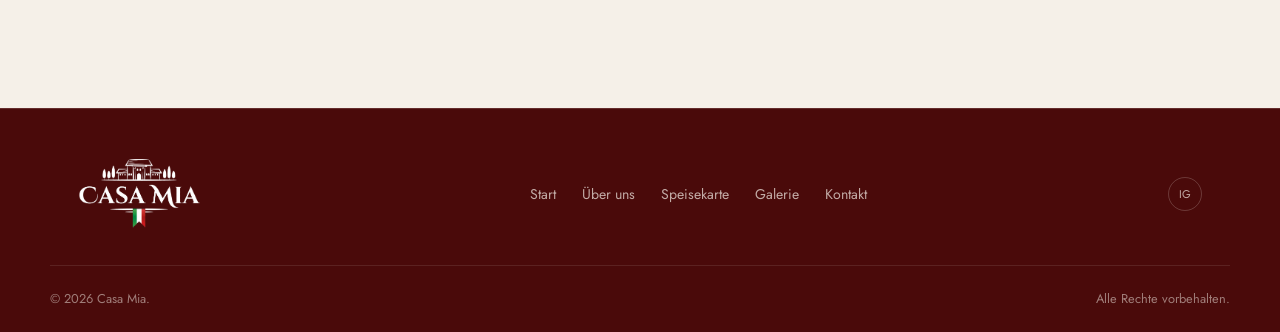
==== commit feeae643: "update pics and logos" ====
--- a/index.html
+++ b/index.html
@@ -104,7 +104,8 @@
         <div class="hero-bg" id="heroBg" style="background-image:url('https://images.unsplash.com/photo-1414235077428-338989a2e8c0?auto=format&fit=crop&w=1920&q=75');"></div>
         <div class="hero-overlay"></div>
         <div class="hero-content reveal" data-reveal="zoom">
-            <img src="casamia_logo.png" alt="Casa Mia" style="max-width:560px;width:85%;margin:0 auto 16px;display:block;filter:drop-shadow(0 2px 8px rgba(0,0,0,0.2));">
+            <!-- <img src="casamia_logo.png" alt="Casa Mia" style="max-width:560px;width:85%;margin:0 auto 16px;display:block;filter:drop-shadow(0 2px 8px rgba(0,0,0,0.2));"> -->
+            <h1>CASA MIA</h1>
             <span class="kicker" style="margin-top:8px;" data-de="Italienisches Restaurant in Riesa" data-en="Italian Restaurant in Riesa">Italienisches Restaurant in Riesa</span>
             <div class="hero-cta">
                 <a href="menu.html" class="btn btn-outline" data-de="Speisekarte" data-en="Menu">Speisekarte</a>
@@ -206,8 +207,7 @@
     <footer class="site-footer">
         <div class="container footer-inner">
             <div class="footer-brand">
-                <span class="brand-mark">CM</span>
-                <span class="brand-name">Casa Mia</span>
+                <img src="casamia_logo_contrast.png" alt="Casa Mia" class="header-logo">        
             </div>
             <nav class="footer-nav">
                 <a href="#home" data-de="Start" data-en="Home">Start</a>
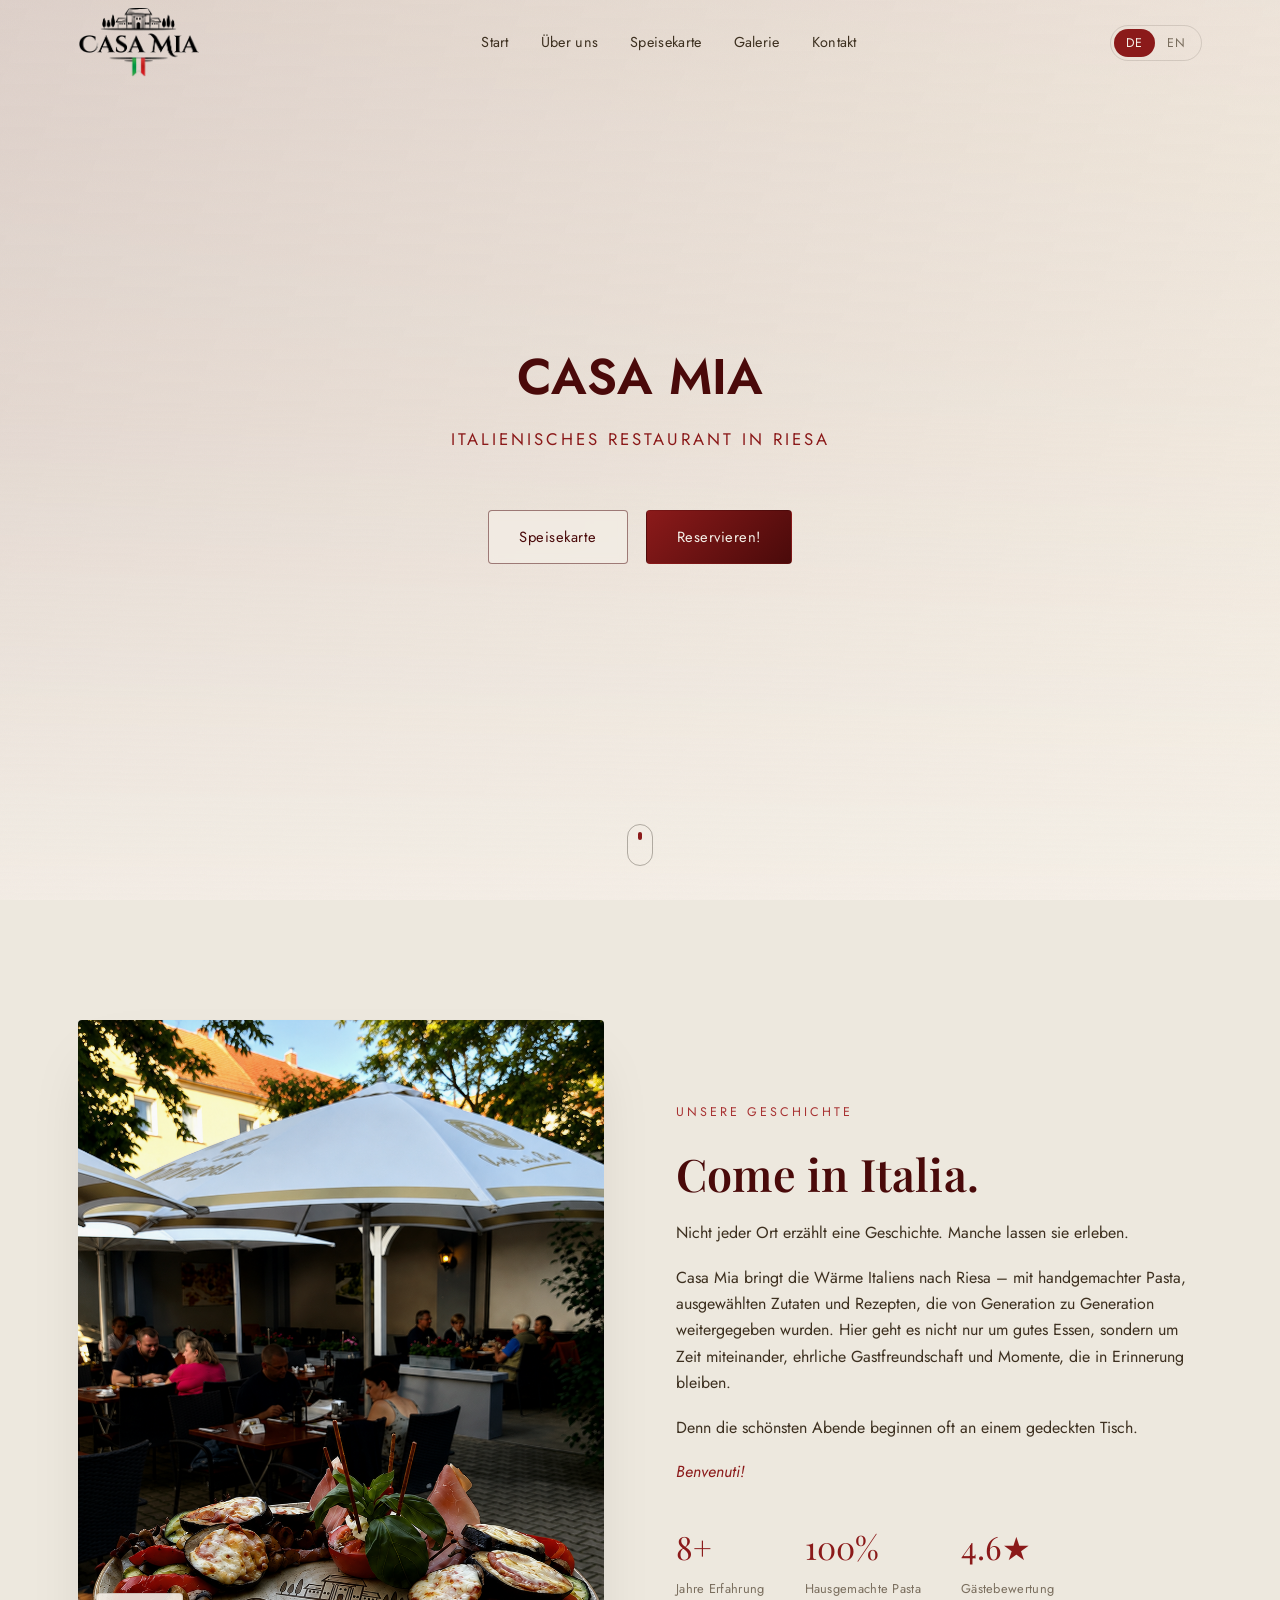
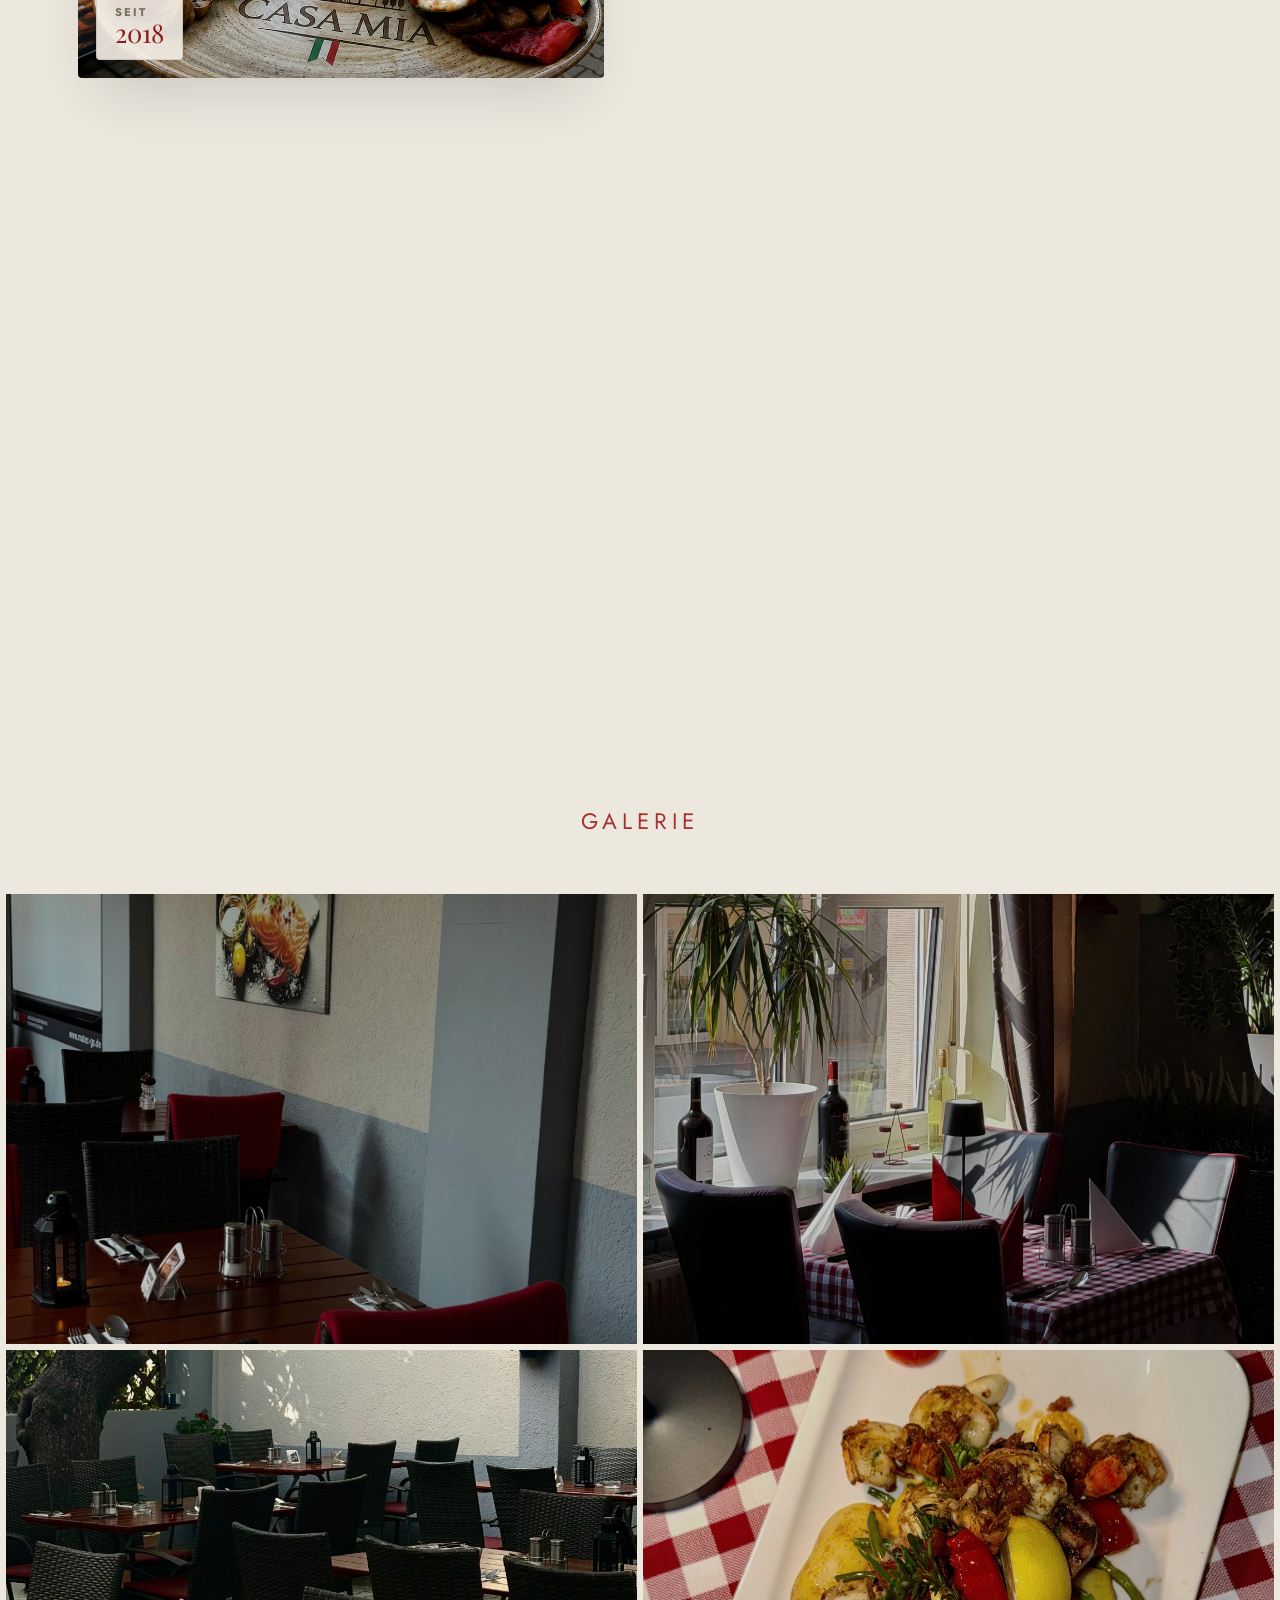
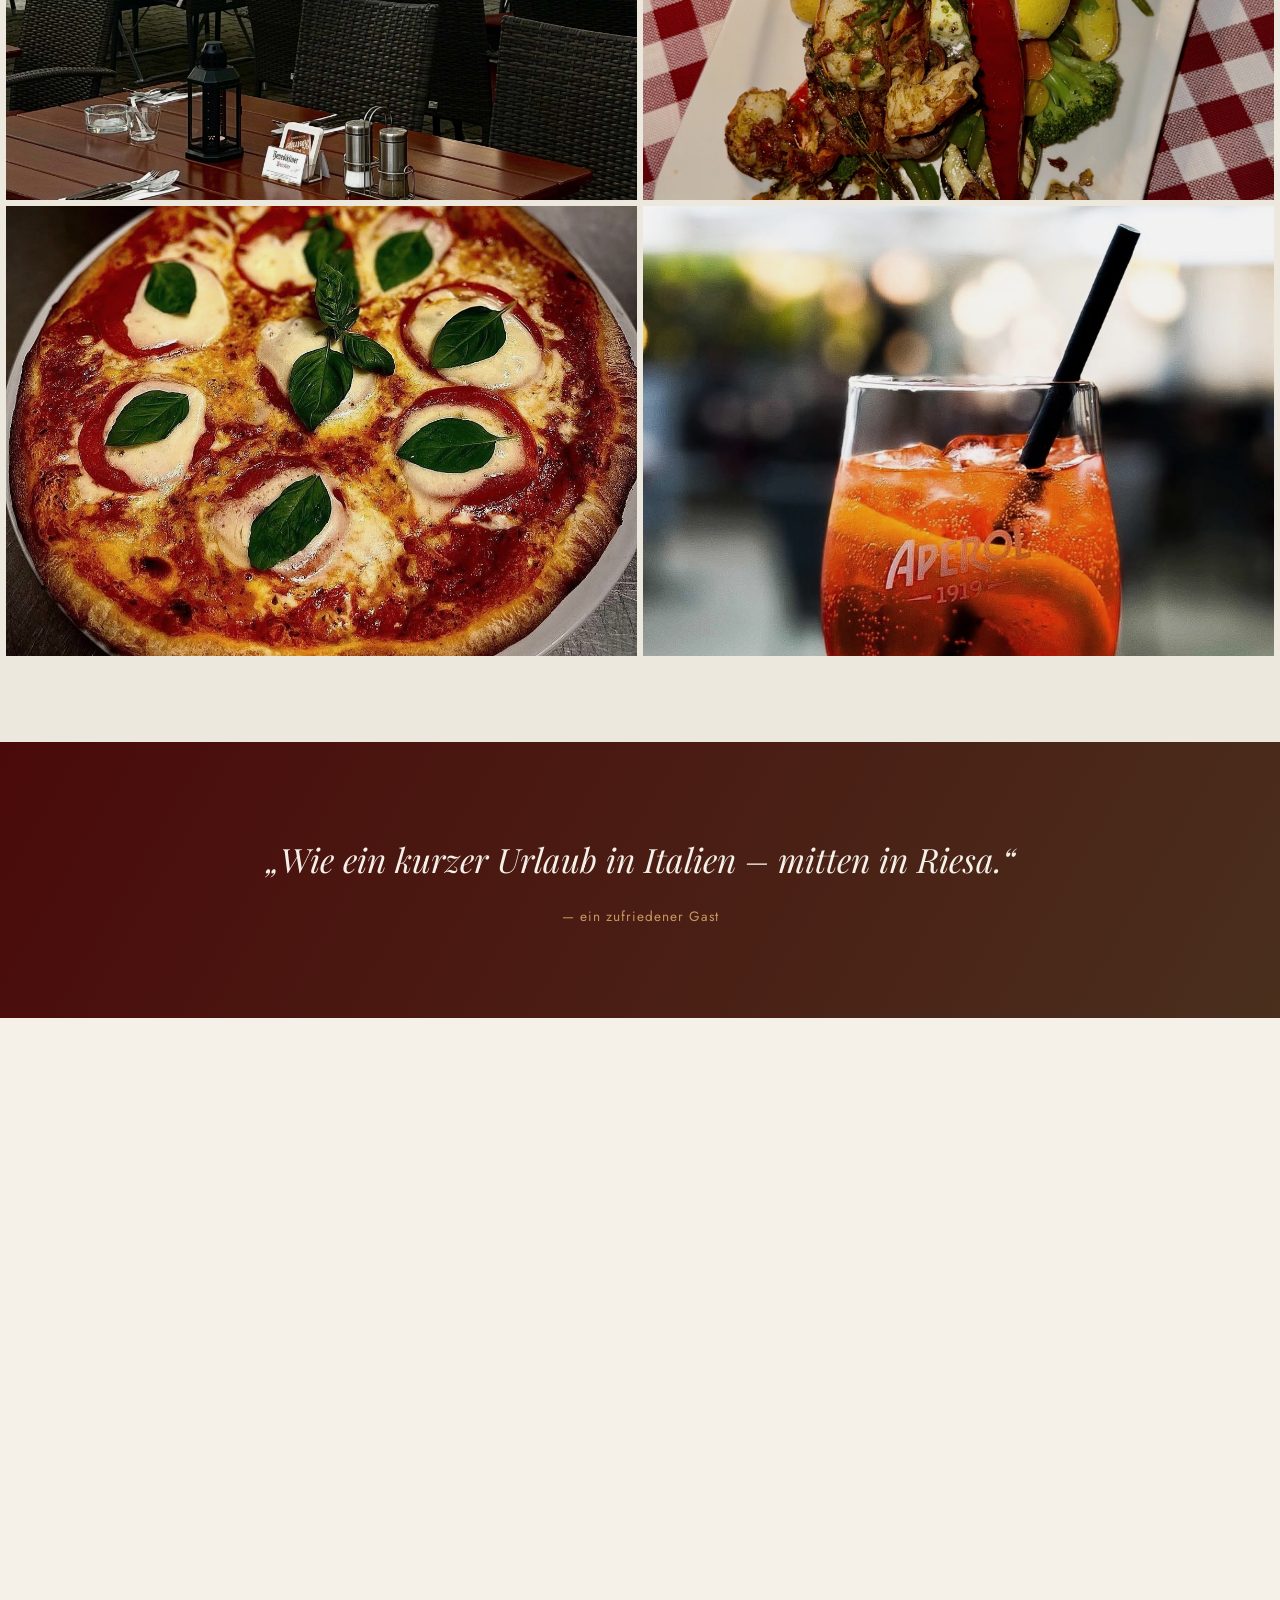
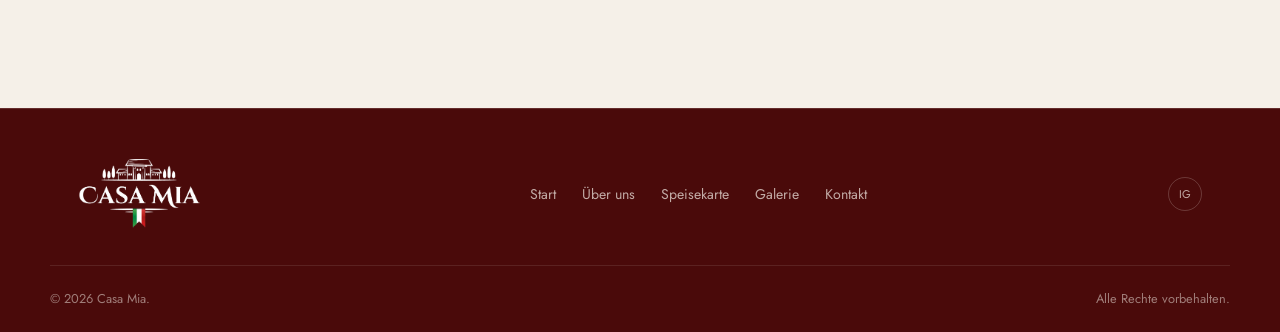
==== commit d8b55e7c: "header title" ====
--- a/index.html
+++ b/index.html
@@ -17,7 +17,12 @@
             gap: 6px;
             padding: 0 6px 6px;
         }
-
+        
+        .header-title{
+            color:#4a0a0a;
+            font-size: 50px;
+            font-family: 'Jost';
+        }
             .photo-grid img {
                 width: 100%;
                 height: 450px;
@@ -105,7 +110,7 @@
         <div class="hero-overlay"></div>
         <div class="hero-content reveal" data-reveal="zoom">
             <!-- <img src="casamia_logo.png" alt="Casa Mia" style="max-width:560px;width:85%;margin:0 auto 16px;display:block;filter:drop-shadow(0 2px 8px rgba(0,0,0,0.2));"> -->
-            <h1>CASA MIA</h1>
+            <h1 class="header-title">CASA MIA</h1>
             <span class="kicker" style="margin-top:8px;" data-de="Italienisches Restaurant in Riesa" data-en="Italian Restaurant in Riesa">Italienisches Restaurant in Riesa</span>
             <div class="hero-cta">
                 <a href="menu.html" class="btn btn-outline" data-de="Speisekarte" data-en="Menu">Speisekarte</a>
